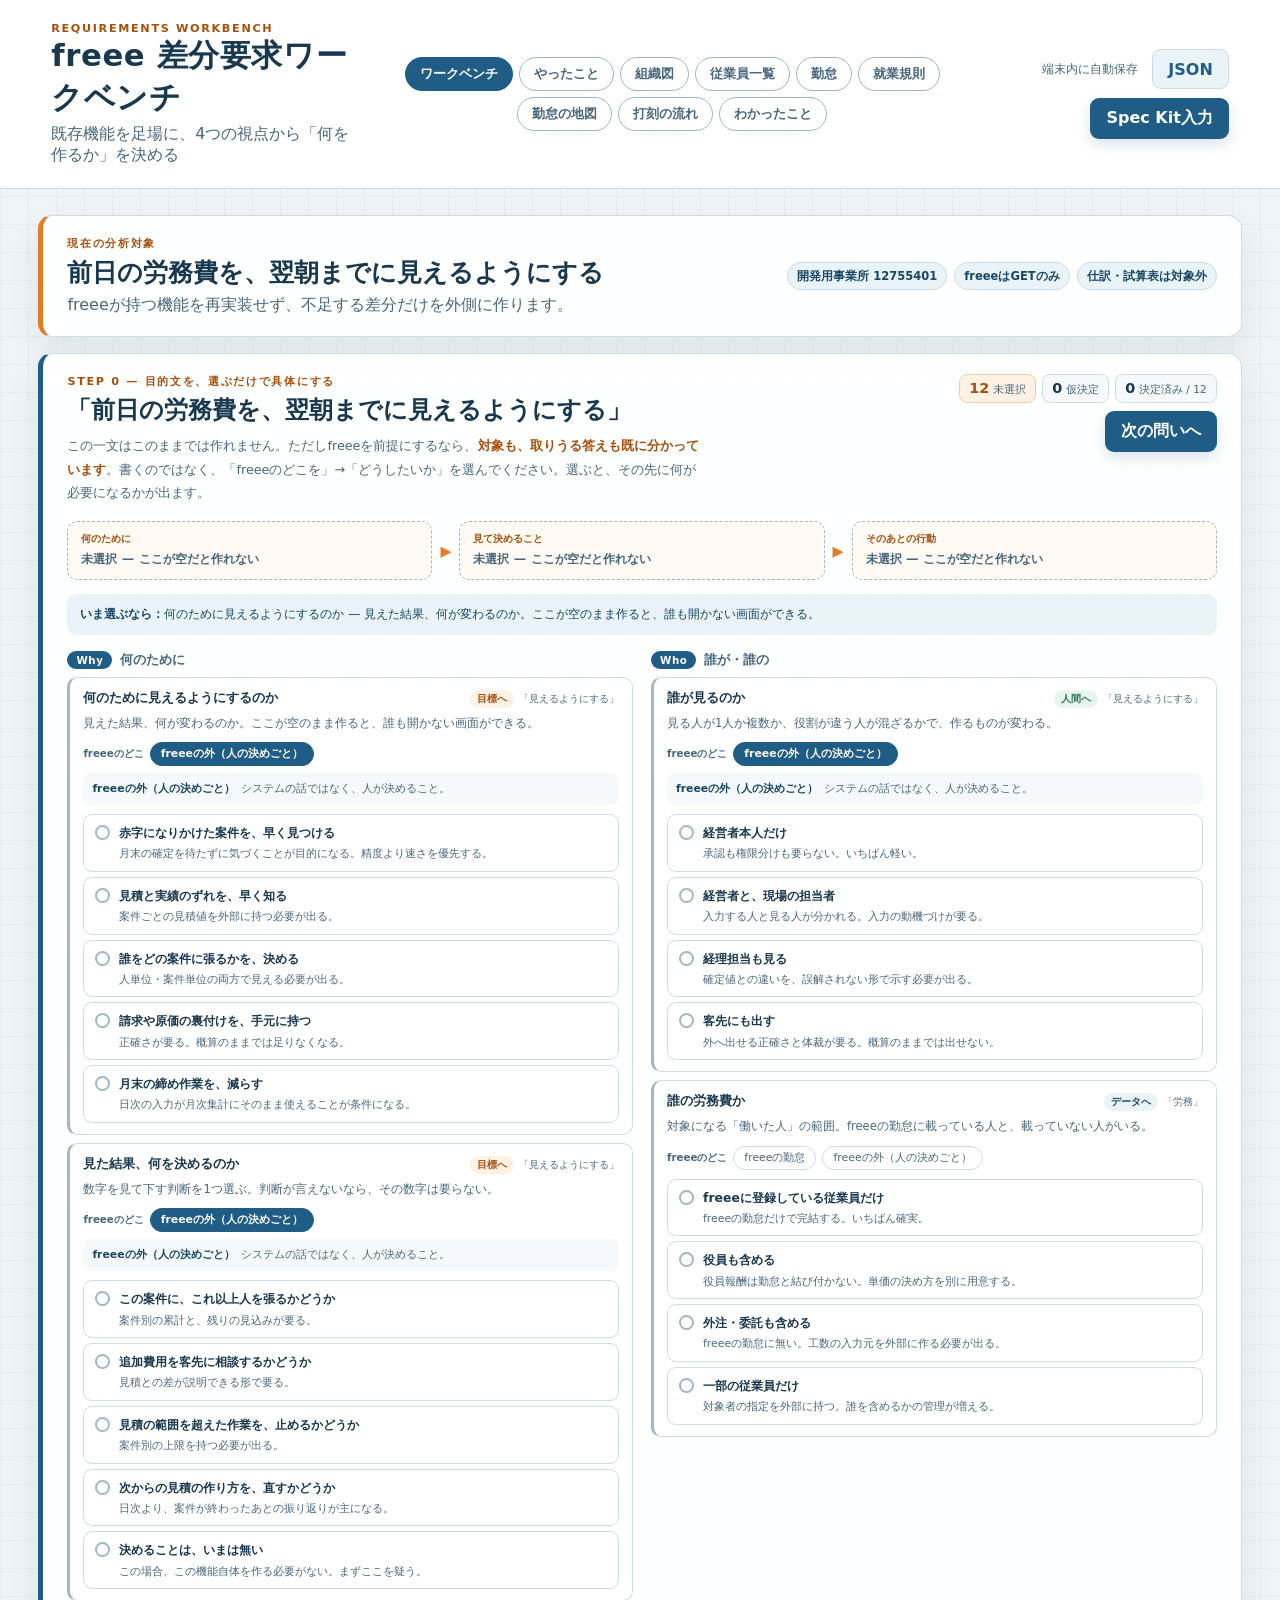
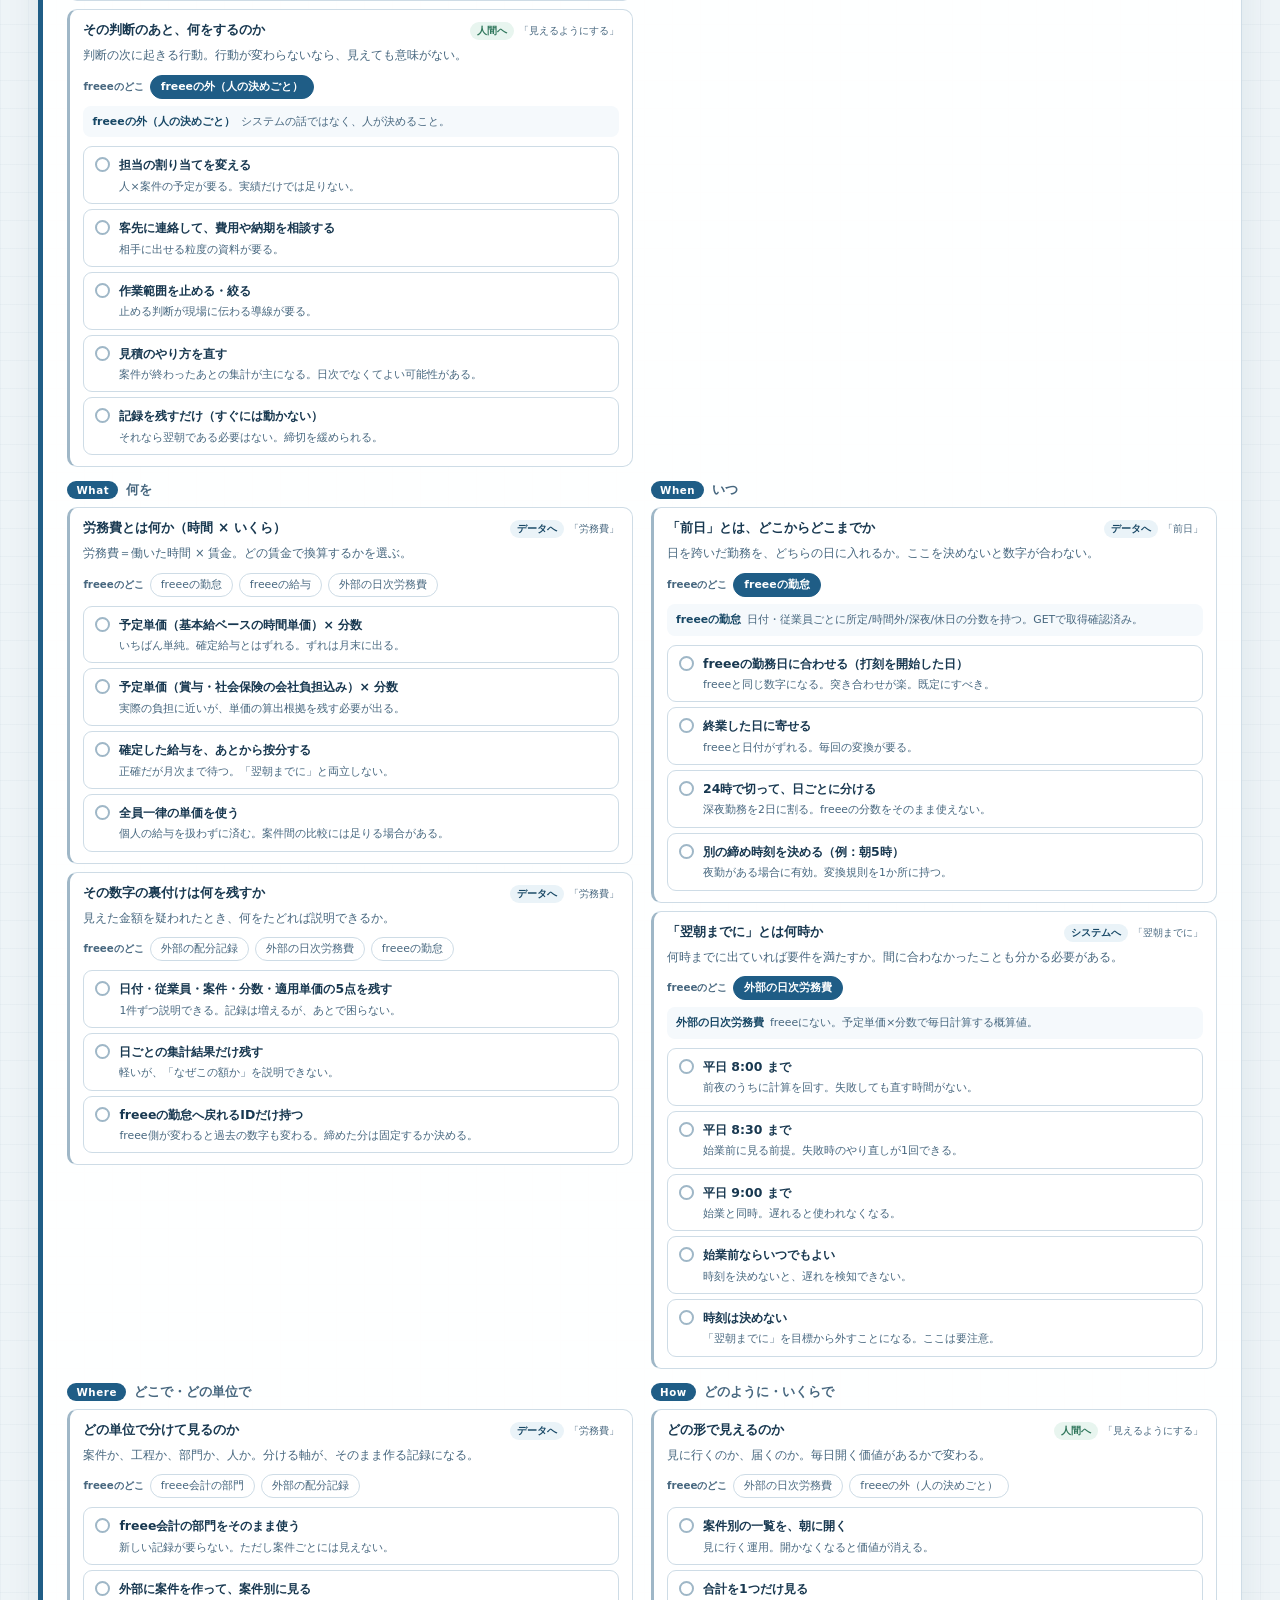
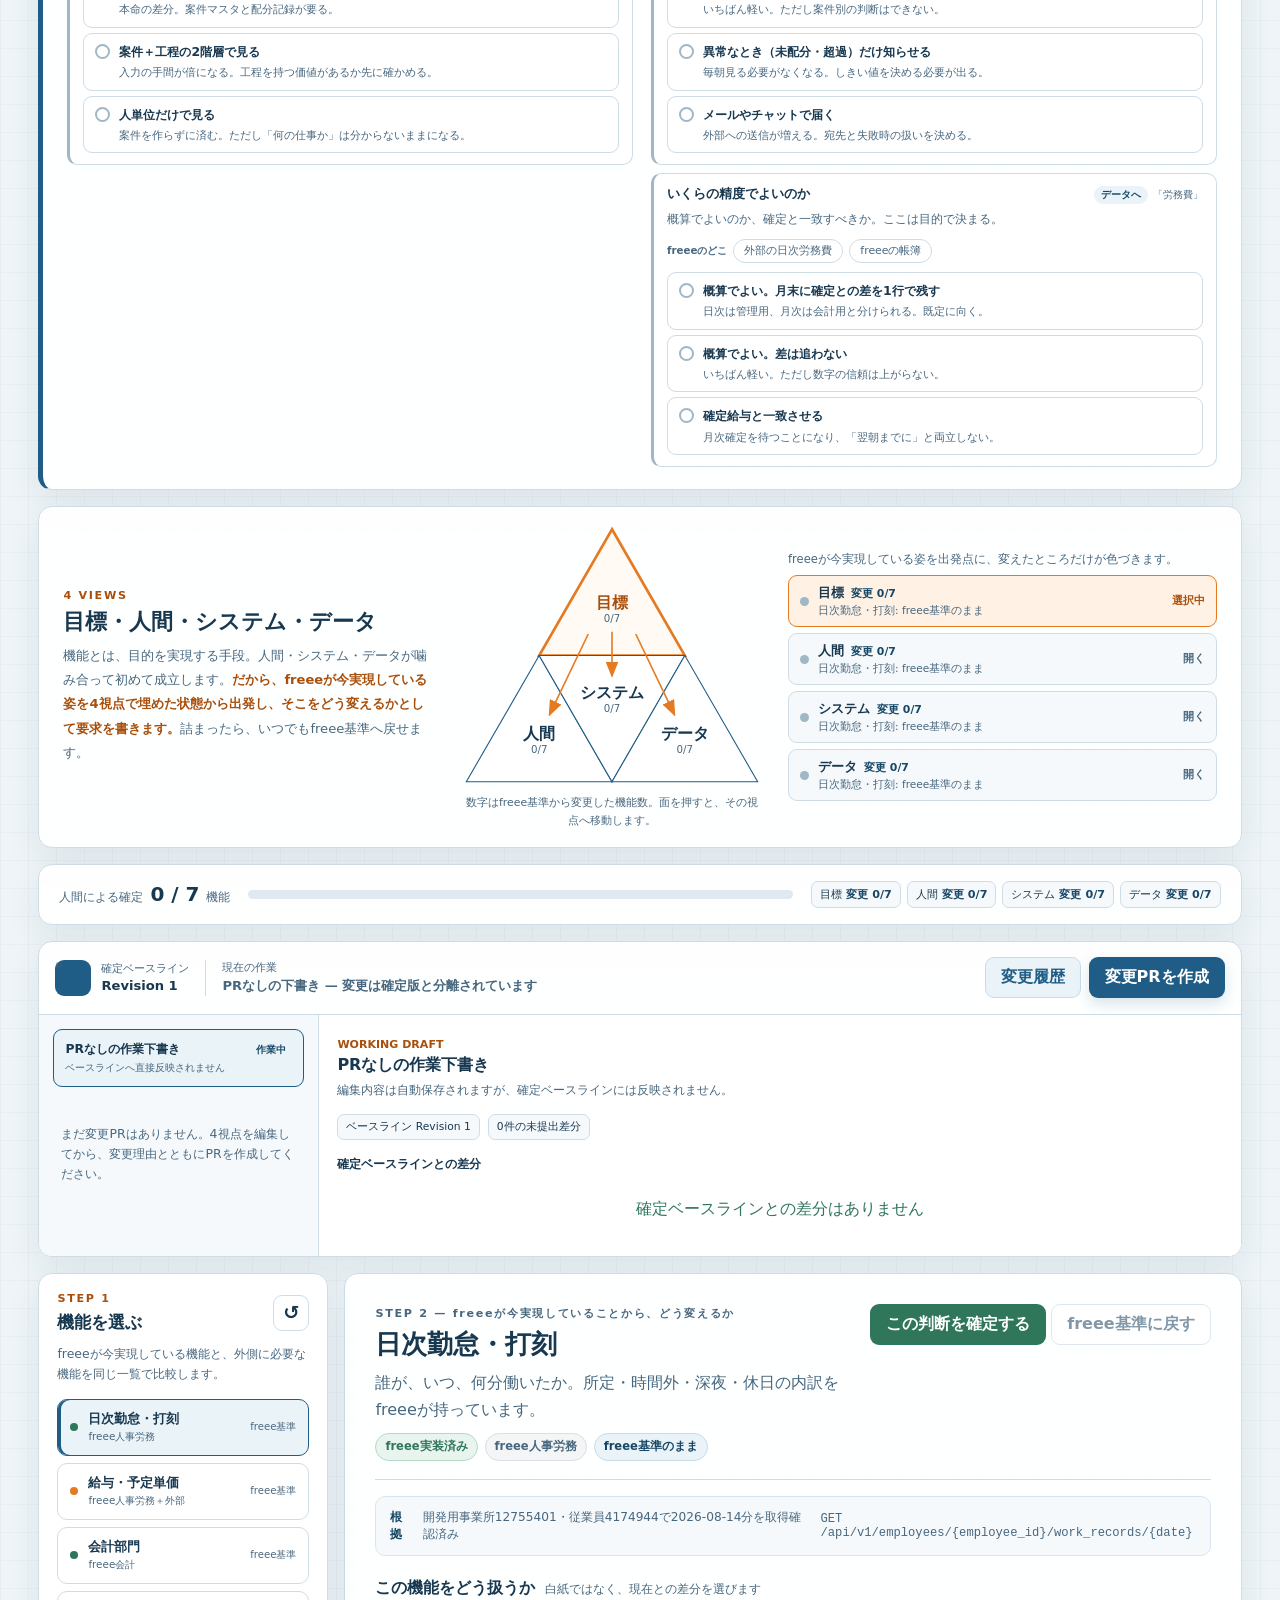
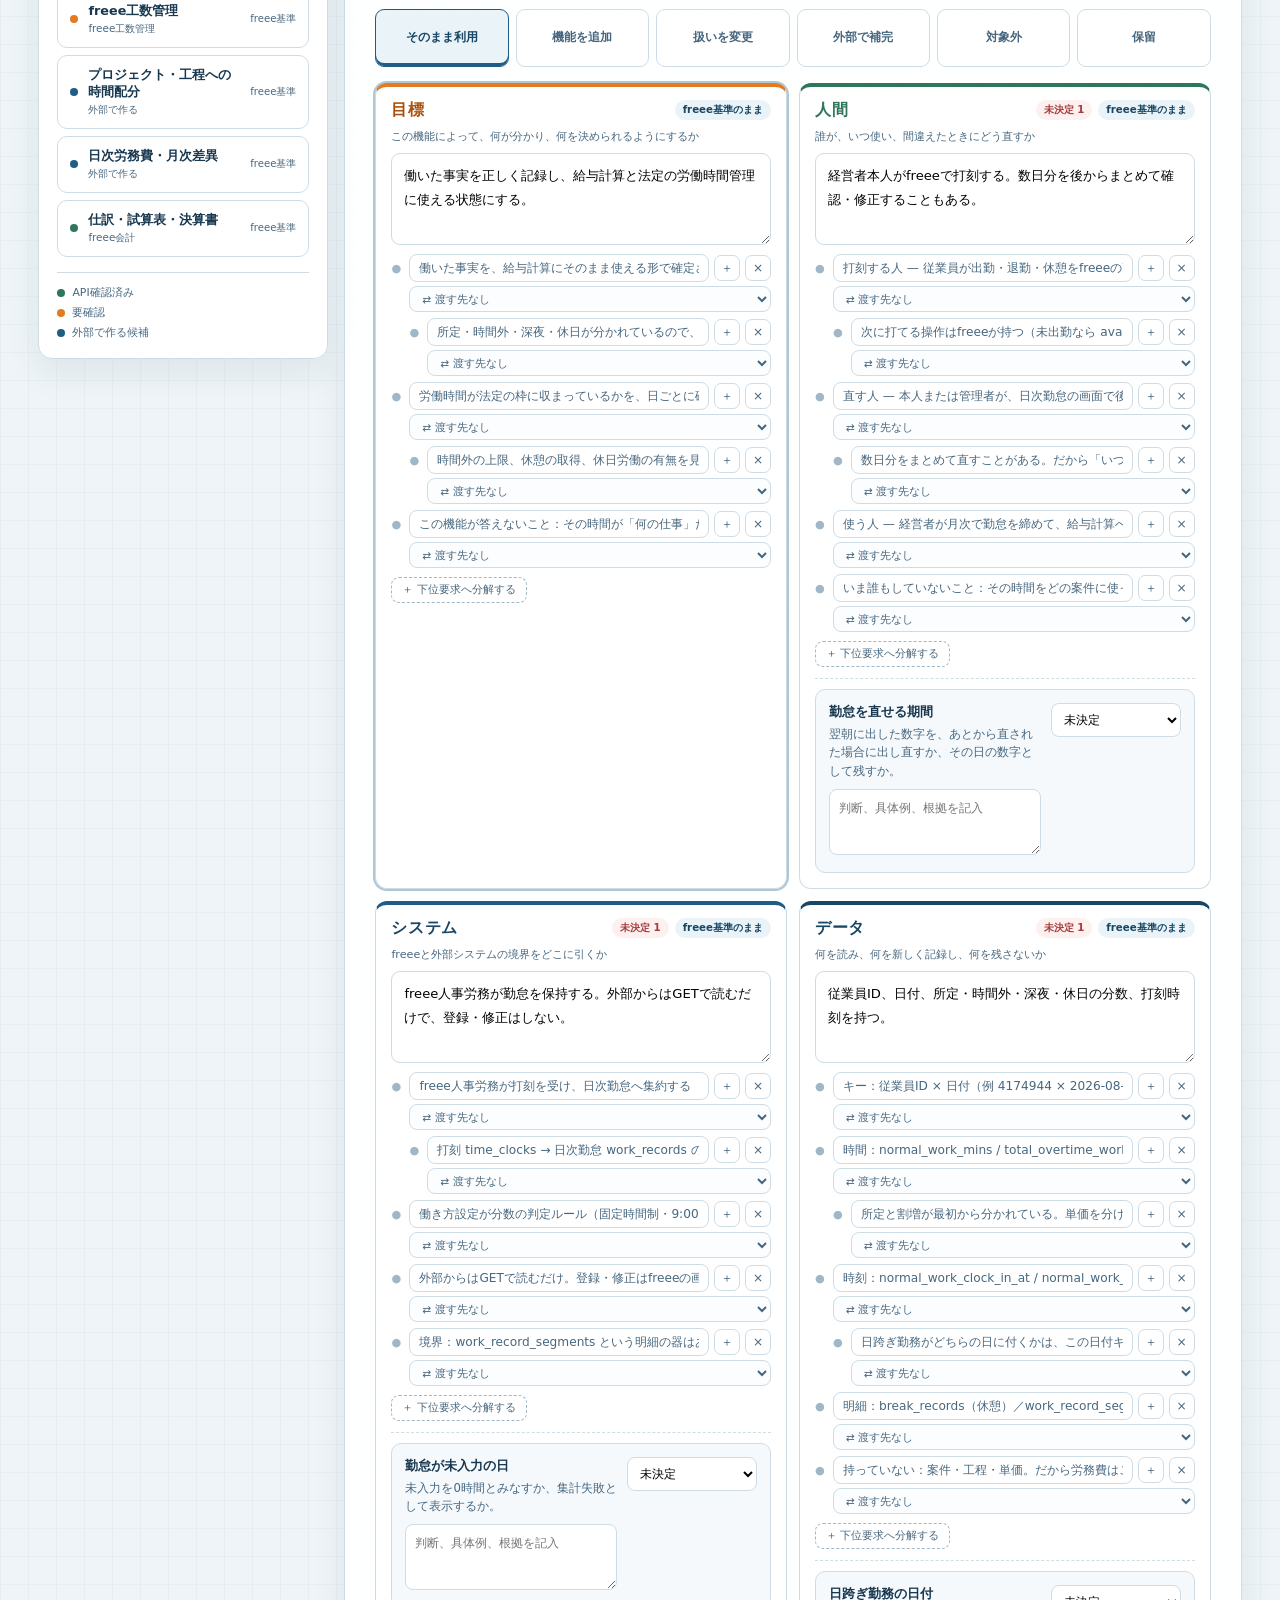
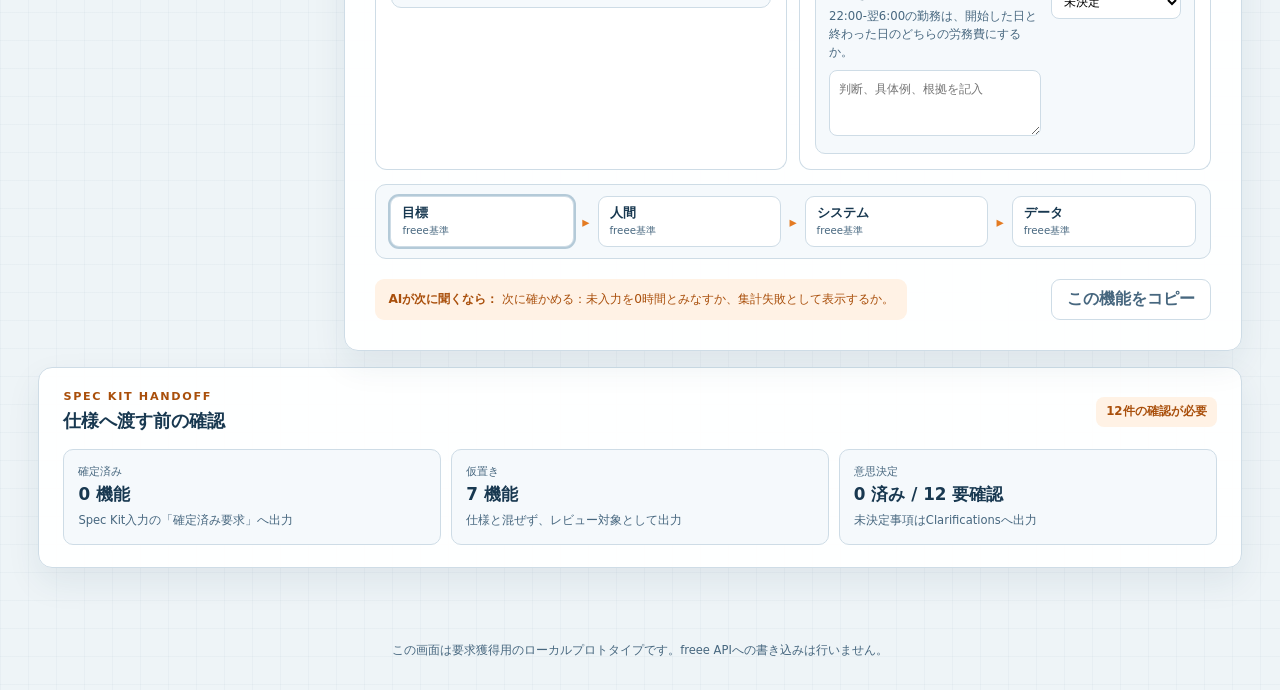
==== index.html @ 6058aebe "36協定アラートの実測と、所属長の残業時間管理（月間）の要求たたき台 - TESTDATA_LOG: 9月の日次勤怠2人分（岡田30:45／白石45:45）を投入し、勤怠モニター「10月」タブでアラー" ====
<!doctype html>
<html lang="ja">
<head>
  <meta charset="utf-8">
  <meta name="viewport" content="width=device-width, initial-scale=1">
  <meta name="description" content="freeeの既存機能を起点に、目標・人間・システム・データの4視点で差分要求を整理するローカルプロトタイプ">
  <title>freee 差分要求ワークベンチ</title>
  <link rel="stylesheet" href="./styles.css?v=5">
  <script src="./app.js?v=5" defer></script>
</head>
<body>
  <header class="topbar">
    <div class="brand-block">
      <p class="eyebrow">REQUIREMENTS WORKBENCH</p>
      <h1>freee 差分要求ワークベンチ</h1>
      <p>既存機能を足場に、4つの視点から「何を作るか」を決める</p>
    </div>
    <nav class="page-tabs" id="page-tabs" aria-label="画面の切り替え">
      <button type="button" class="page-tab" data-page="workbench" aria-selected="true">ワークベンチ</button>
      <button type="button" class="page-tab" data-page="done" aria-selected="false">やったこと</button>
      <button type="button" class="page-tab" data-page="org" aria-selected="false">組織図</button>
      <button type="button" class="page-tab" data-page="emp" aria-selected="false">従業員一覧</button>
      <button type="button" class="page-tab" data-page="pay" aria-selected="false">勤怠</button>
      <button type="button" class="page-tab" data-page="rule" aria-selected="false">就業規則</button>
      <button type="button" class="page-tab" data-page="map" aria-selected="false">勤怠の地図</button>
      <button type="button" class="page-tab" data-page="flow" aria-selected="false">打刻の流れ</button>
      <button type="button" class="page-tab" data-page="log" aria-selected="false">わかったこと</button>
    </nav>
    <div class="header-actions" aria-label="保存と出力">
      <span class="save-state" id="save-state" role="status">端末内に自動保存</span>
      <button class="button button-secondary" type="button" data-action="export-json">JSON</button>
      <button class="button button-primary" type="button" data-action="export-markdown">Spec Kit入力</button>
    </div>
  </header>

  <section class="review-frame" id="review-frame" hidden aria-label="振り返り">
    <iframe id="review-iframe" title="freee検証の現状" loading="lazy"></iframe>
  </section>

  <main id="workbench-main">
    <section class="orientation" aria-labelledby="orientation-title">
      <div>
        <p class="section-kicker">現在の分析対象</p>
        <h2 id="orientation-title">前日の労務費を、翌朝までに見えるようにする</h2>
        <p>freeeが持つ機能を再実装せず、不足する差分だけを外側に作ります。</p>
      </div>
      <div class="guardrails" aria-label="固定した境界">
        <span>開発用事業所 12755401</span>
        <span>freeeはGETのみ</span>
        <span>仕訳・試算表は対象外</span>
      </div>
    </section>

    <section class="purpose" id="purpose" aria-labelledby="purpose-title"></section>

    <section class="view-map" aria-labelledby="view-map-title">
      <div class="view-map-copy">
        <p class="section-kicker">4 VIEWS</p>
        <h2 id="view-map-title">目標・人間・システム・データ</h2>
        <p>機能とは、目的を実現する手段。人間・システム・データが噛み合って初めて成立します。<b>だから、freeeが今実現している姿を4視点で埋めた状態から出発し、そこをどう変えるかとして要求を書きます。</b>詰まったら、いつでもfreee基準へ戻せます。</p>
      </div>
      <figure class="view-map-figure" id="view-map-figure"></figure>
      <div class="view-map-legend" id="view-map-legend"></div>
    </section>

    <section class="overview" aria-label="要求の充足状況">
      <div class="overview-copy">
        <span class="progress-label">人間による確定</span>
        <strong id="progress-value">0 / 0</strong>
        <span>機能</span>
      </div>
      <div class="progress-track" aria-hidden="true"><span id="progress-bar"></span></div>
      <div class="view-health" id="view-health"></div>
    </section>

    <section class="pr-console" aria-labelledby="pr-console-title">
      <div class="pr-console-bar">
        <div class="baseline-mark">
          <span class="branch-icon" aria-hidden="true">⑂</span>
          <div>
            <span>確定ベースライン</span>
            <strong id="baseline-revision">Revision 1</strong>
          </div>
        </div>
        <div class="active-pr" id="active-pr-summary"></div>
        <div class="pr-actions">
          <button class="button button-secondary" type="button" data-action="toggle-pr-panel" aria-expanded="false">変更履歴</button>
          <button class="button button-primary" type="button" data-action="open-pr-dialog">変更PRを作成</button>
        </div>
      </div>
      <div class="pr-panel" id="pr-panel" hidden>
        <div id="pr-list" class="pr-list" aria-label="要求変更PRの一覧"></div>
        <div id="pr-detail" class="pr-detail"></div>
      </div>
    </section>

    <div class="workbench">
      <aside class="feature-panel" aria-labelledby="feature-list-title">
        <div class="panel-heading">
          <div>
            <p class="section-kicker">STEP 1</p>
            <h2 id="feature-list-title">機能を選ぶ</h2>
          </div>
          <button class="icon-button" type="button" data-action="reset" title="入力内容を初期状態に戻す" aria-label="入力内容を初期状態に戻す">↺</button>
        </div>
        <p class="panel-help">freeeが今実現している機能と、外側に必要な機能を同じ一覧で比較します。</p>
        <nav id="feature-list" class="feature-list" aria-label="分析対象の機能"></nav>
        <div class="legend">
          <span><i class="dot verified"></i>API確認済み</span>
          <span><i class="dot pending"></i>要確認</span>
          <span><i class="dot local"></i>外部で作る候補</span>
        </div>
      </aside>

      <section class="analysis-panel" aria-live="polite">
        <div id="feature-detail"></div>
      </section>
    </div>

    <section class="review-drawer" aria-labelledby="review-title">
      <div class="review-heading">
        <div>
          <p class="section-kicker">SPEC KIT HANDOFF</p>
          <h2 id="review-title">仕様へ渡す前の確認</h2>
        </div>
        <div class="review-count" id="open-issue-count"></div>
      </div>
      <div id="handoff-preview" class="handoff-preview"></div>
    </section>
  </main>

  <div class="toast" id="toast" role="status" aria-live="polite" hidden></div>

  <dialog class="pr-dialog" id="pr-dialog">
    <form id="pr-form">
      <p class="section-kicker">REQUIREMENT PULL REQUEST</p>
      <h2>変更PRを作成</h2>
      <p>現在の作業内容を、確定ベースラインとは別の変更案として保存します。</p>
      <label>
        PRタイトル
        <input id="pr-title" name="title" required maxlength="80" placeholder="例：工程を2階層で管理する">
      </label>
      <label>
        変更する理由
        <textarea id="pr-reason" name="reason" required maxlength="500" placeholder="なぜこの変更が必要か、何を確かめたいか"></textarea>
      </label>
      <div class="dialog-actions">
        <button class="button button-quiet" type="button" data-action="close-pr-dialog">キャンセル</button>
        <button class="button button-primary" type="submit">PRを作成</button>
      </div>
    </form>
  </dialog>

  <footer>
    <p>この画面は要求獲得用のローカルプロトタイプです。freee APIへの書き込みは行いません。</p>
  </footer>
  <script>
  /* ページ内タブ：ワークベンチと「振り返り」(fig_attendance_map.html) を切り替える。app.js には触らない */
  (() => {
    const tabs = document.querySelectorAll('.page-tab');
    const main = document.getElementById('workbench-main');
    const frame = document.getElementById('review-frame');
    const iframe = document.getElementById('review-iframe');
    const fitFrame = () => {
      if (frame.hidden) return;
      const top = frame.getBoundingClientRect().top + window.scrollY;
      iframe.style.height = Math.max(480, window.innerHeight - (frame.getBoundingClientRect().top) - 12) + 'px';
    };
    const show = (page, pushHash = true) => {
      tabs.forEach(t => t.setAttribute('aria-selected', String(t.dataset.page === page)));
      const review = page !== 'workbench';
      main.hidden = review;
      frame.hidden = !review;
      if (review) {
        const target = './fig_attendance_map.html?v=9#' + page + '&embed';
        if (!iframe.getAttribute('src')) iframe.setAttribute('src', target);
        else if (iframe.contentWindow) iframe.contentWindow.location.hash = page + '&embed';
        fitFrame();
      }
      if (pushHash) history.replaceState(null, '', review ? '#' + page : location.pathname);
    };
    tabs.forEach(t => t.addEventListener('click', () => show(t.dataset.page)));
    window.addEventListener('resize', fitFrame);
    const pages = new Set([...tabs].map(t => t.dataset.page));
    const h = location.hash.slice(1);
    if (pages.has(h) && h !== 'workbench') show(h, false);
  })();
  </script>
</body>
</html>
---- styles.css ----
:root {
  color-scheme: light;
  --ink: #183850;
  --ink-soft: #47677f;
  --blue: #1f5d86;
  --blue-dark: #174765;
  --blue-pale: #eaf3f8;
  --blue-wash: #f5f9fc;
  --orange: #e47b22;
  --orange-dark: #a94f0b;
  --orange-pale: #fff2e5;
  --green: #2f765b;
  --green-pale: #e8f5ef;
  --red: #a33d3d;
  --red-pale: #fff0f0;
  --line: #cedce6;
  --line-strong: #9fb7c7;
  --surface: #ffffff;
  --canvas: #eef4f7;
  --shadow: 0 14px 34px rgba(23, 61, 88, 0.08);
  --radius: 14px;
  font-family: "Yu Gothic UI", "Yu Gothic", Meiryo, system-ui, sans-serif;
}

* { box-sizing: border-box; }

body {
  margin: 0;
  min-width: 320px;
  color: var(--ink);
  background:
    linear-gradient(rgba(31, 93, 134, 0.035) 1px, transparent 1px),
    linear-gradient(90deg, rgba(31, 93, 134, 0.035) 1px, transparent 1px),
    var(--canvas);
  background-size: 28px 28px;
}

button, textarea, select, input { font: inherit; }
button { color: inherit; }
button:disabled, input:disabled, textarea:disabled, select:disabled { cursor: not-allowed; opacity: .68; }

.topbar {
  min-height: 112px;
  padding: 22px clamp(20px, 4vw, 58px);
  display: flex;
  align-items: center;
  justify-content: space-between;
  gap: 24px;
  background: var(--surface);
  border-bottom: 1px solid var(--line);
}

.brand-block h1,
.brand-block p { margin: 0; }
.brand-block h1 { font-size: clamp(1.35rem, 2.4vw, 2rem); letter-spacing: .02em; }
.brand-block > p:last-child { margin-top: 5px; color: var(--ink-soft); }

.eyebrow,
.section-kicker {
  margin: 0 0 5px;
  color: var(--orange-dark);
  font-size: .7rem;
  font-weight: 800;
  letter-spacing: .15em;
}

.header-actions { display: flex; align-items: center; gap: 9px; flex-wrap: wrap; justify-content: flex-end; }
.save-state { margin-right: 5px; color: var(--ink-soft); font-size: .78rem; }

/* ページ内タブ（ワークベンチ ⇄ 振り返り） */
.page-tabs { display: flex; flex-wrap: wrap; gap: 6px; justify-content: center; flex: 1 1 auto; }
.page-tab { min-height: 34px; padding: 5px 14px; border: 1px solid var(--line-strong); border-radius: 999px; background: var(--surface); color: var(--ink-soft); font-size: .82rem; font-weight: 700; cursor: pointer; }
.page-tab:hover { border-color: var(--blue); color: var(--blue); }
.page-tab[aria-selected="true"] { background: var(--blue); border-color: var(--blue); color: #fff; }
.page-tab:focus-visible { outline: 2px solid var(--orange); outline-offset: 2px; }
.review-frame { width: 100%; padding: 8px clamp(8px, 1.5vw, 20px) 0; }
.review-frame iframe { display: block; width: 100%; min-height: 480px; border: 1px solid var(--line); border-radius: var(--radius); background: #fff; }

.button,
.icon-button {
  border: 1px solid transparent;
  border-radius: 9px;
  cursor: pointer;
  font-weight: 700;
  transition: transform .15s ease, box-shadow .15s ease, background .15s ease;
}
.button { min-height: 40px; padding: 9px 15px; }
.button:hover, .icon-button:hover { transform: translateY(-1px); }
.button:focus-visible, .icon-button:focus-visible, .feature-button:focus-visible,
.delta-option:focus-within, textarea:focus, select:focus, input:focus {
  outline: 3px solid rgba(228, 123, 34, .26);
  outline-offset: 2px;
}
.button-primary { color: #fff; background: var(--blue); box-shadow: 0 6px 14px rgba(31, 93, 134, .17); }
.button-primary:hover { background: var(--blue-dark); }
.button-secondary { color: var(--blue); background: var(--blue-pale); border-color: #c8dce8; }
.button-confirm { color: #fff; background: var(--green); }
.button-confirm.is-confirmed { color: var(--green); background: var(--green-pale); border-color: #a6cebc; }
.button-quiet { background: #fff; border-color: var(--line); color: var(--ink-soft); }
.icon-button { width: 36px; height: 36px; background: transparent; border-color: var(--line); font-size: 1.2rem; }

main { width: min(1500px, 100%); margin: 0 auto; padding: 26px clamp(16px, 3vw, 42px) 44px; }

.orientation,
.overview,
.pr-console,
.review-drawer {
  background: rgba(255, 255, 255, .96);
  border: 1px solid var(--line);
  border-radius: var(--radius);
  box-shadow: var(--shadow);
}

.orientation {
  display: flex;
  justify-content: space-between;
  gap: 24px;
  align-items: center;
  padding: 20px 24px;
  border-left: 5px solid var(--orange);
}
.orientation h2 { margin: 0; font-size: clamp(1.15rem, 2vw, 1.55rem); }
.orientation p:not(.section-kicker) { margin: 6px 0 0; color: var(--ink-soft); }
.guardrails { display: flex; gap: 7px; flex-wrap: wrap; justify-content: flex-end; }
.guardrails span, .tag {
  display: inline-flex;
  align-items: center;
  min-height: 28px;
  padding: 5px 9px;
  border-radius: 99px;
  background: var(--blue-pale);
  border: 1px solid #c7dce8;
  color: var(--blue-dark);
  font-size: .72rem;
  font-weight: 700;
}

.overview { margin-top: 16px; padding: 16px 20px; display: grid; grid-template-columns: auto minmax(160px, 1fr) auto; gap: 18px; align-items: center; }
.overview-copy { display: flex; align-items: baseline; gap: 7px; white-space: nowrap; }
.overview-copy strong { font-size: 1.25rem; }
.overview-copy > span:last-child, .progress-label { color: var(--ink-soft); font-size: .76rem; }
.progress-track { height: 9px; overflow: hidden; border-radius: 99px; background: #dfe9ef; }
.progress-track span { display: block; width: 0; height: 100%; border-radius: inherit; background: linear-gradient(90deg, var(--orange), #f3aa4a); transition: width .3s ease; }
.view-health { display: flex; gap: 6px; flex-wrap: wrap; justify-content: flex-end; }
.health-chip { padding: 5px 8px; border: 1px solid var(--line); border-radius: 7px; background: var(--blue-wash); font-size: .7rem; }
.health-chip strong { margin-left: 4px; color: var(--blue-dark); }

.pr-console { margin-top: 16px; overflow: hidden; }
.pr-console-bar { min-height: 72px; padding: 13px 16px; display: grid; grid-template-columns: auto minmax(220px, 1fr) auto; gap: 16px; align-items: center; }
.baseline-mark, .active-pr { display: flex; align-items: center; gap: 10px; }
.baseline-mark { padding-right: 16px; border-right: 1px solid var(--line); }
.branch-icon { width: 36px; height: 36px; display: grid; place-items: center; border-radius: 9px; color: #fff; background: var(--blue); font-size: 1.3rem; }
.baseline-mark span, .active-pr span { display: block; color: var(--ink-soft); font-size: .68rem; }
.baseline-mark strong, .active-pr strong { display: block; margin-top: 2px; font-size: .82rem; }
.active-pr.empty strong { color: var(--ink-soft); font-weight: 600; }
.pr-actions { display: flex; justify-content: flex-end; gap: 8px; }
.pr-panel { display: grid; grid-template-columns: 280px minmax(0, 1fr); border-top: 1px solid var(--line); background: var(--blue-wash); }
.pr-list { padding: 14px; display: grid; align-content: start; gap: 7px; border-right: 1px solid var(--line); }
.pr-list-empty { padding: 18px 8px; color: var(--ink-soft); font-size: .78rem; line-height: 1.6; }
.pr-list-button { width: 100%; padding: 11px; display: grid; grid-template-columns: minmax(0, 1fr) auto; gap: 8px; text-align: left; cursor: pointer; border: 1px solid var(--line); border-radius: 9px; background: #fff; }
.pr-list-button[aria-current="true"] { border-color: var(--blue); background: var(--blue-pale); }
.pr-list-button strong { display: block; overflow: hidden; text-overflow: ellipsis; white-space: nowrap; font-size: .77rem; }
.pr-list-button small { display: block; margin-top: 3px; color: var(--ink-soft); font-size: .64rem; }
.pr-status { align-self: start; padding: 3px 6px; border-radius: 99px; color: var(--blue-dark); background: var(--blue-pale); font-size: .6rem; font-weight: 800; }
.pr-status.merged { color: #66459b; background: #f0eafa; }
.pr-status.closed { color: var(--ink-soft); background: #edf0f2; }
.pr-detail { min-height: 220px; padding: 18px; background: #fff; }
.pr-detail-empty { display: grid; place-items: center; min-height: 180px; color: var(--ink-soft); font-size: .8rem; }
.pr-detail-header { display: flex; justify-content: space-between; gap: 16px; align-items: start; }
.pr-detail-header h3 { margin: 3px 0 5px; font-size: 1rem; }
.pr-detail-header p { margin: 0; color: var(--ink-soft); font-size: .75rem; line-height: 1.55; }
.pr-number { color: var(--orange-dark); font-size: .69rem; font-weight: 800; }
.pr-toolbar { display: flex; gap: 7px; flex-wrap: wrap; justify-content: flex-end; }
.button-small { min-height: 34px; padding: 7px 10px; font-size: .7rem; }
.button-danger { color: var(--red); background: var(--red-pale); border-color: #e4bcbc; }
.button-merge { color: #fff; background: #66459b; }
.pr-metrics { margin-top: 14px; display: flex; gap: 8px; flex-wrap: wrap; }
.pr-metrics span { padding: 5px 8px; border-radius: 7px; background: var(--blue-wash); border: 1px solid var(--line); font-size: .67rem; }
.version-controls { margin-top: 14px; padding: 10px; display: flex; align-items: center; gap: 8px; border-radius: 9px; background: var(--blue-wash); }
.version-controls label { color: var(--ink-soft); font-size: .69rem; font-weight: 700; }
.version-controls select { min-width: 180px; padding: 7px; border: 1px solid var(--line); border-radius: 7px; background: #fff; font-size: .7rem; }
.version-controls input { min-width: 220px; flex: 1; padding: 7px 9px; border: 1px solid var(--line); border-radius: 7px; background: #fff; font-size: .7rem; }
.snapshot-controls { border-left: 3px solid var(--orange); }
.diff-heading { margin: 16px 0 8px; font-size: .78rem; }
.diff-table-wrap { overflow-x: auto; border: 1px solid var(--line); border-radius: 9px; }
.diff-table { width: 100%; border-collapse: collapse; font-size: .68rem; }
.diff-table th, .diff-table td { padding: 8px 9px; text-align: left; vertical-align: top; border-bottom: 1px solid var(--line); }
.diff-table th { color: var(--ink-soft); background: var(--blue-wash); }
.diff-table tr:last-child td { border-bottom: 0; }
.diff-value { max-width: 310px; white-space: pre-wrap; overflow-wrap: anywhere; }
.diff-empty { padding: 18px; color: var(--green); text-align: center; }
.readonly-notice { margin: 0 0 16px; padding: 10px 12px; border-radius: 8px; color: #66459b; background: #f0eafa; font-size: .75rem; }

.pr-dialog { width: min(560px, calc(100% - 28px)); padding: 0; border: 0; border-radius: 14px; color: var(--ink); box-shadow: 0 24px 80px rgba(17, 45, 66, .28); }
.pr-dialog::backdrop { background: rgba(16, 39, 56, .52); }
.pr-dialog form { padding: 24px; }
.pr-dialog h2 { margin: 0; }
.pr-dialog form > p:not(.section-kicker) { margin: 7px 0 18px; color: var(--ink-soft); font-size: .78rem; line-height: 1.6; }
.pr-dialog label { display: grid; gap: 6px; margin-top: 13px; font-size: .75rem; font-weight: 700; }
.pr-dialog input, .pr-dialog textarea { width: 100%; padding: 10px 11px; border: 1px solid var(--line); border-radius: 8px; color: var(--ink); background: var(--blue-wash); }
.pr-dialog textarea { min-height: 100px; resize: vertical; }
.dialog-actions { margin-top: 20px; display: flex; justify-content: flex-end; gap: 8px; }

.workbench { margin-top: 16px; display: grid; grid-template-columns: 290px minmax(0, 1fr); gap: 16px; align-items: start; }
.feature-panel, .analysis-panel { background: rgba(255, 255, 255, .97); border: 1px solid var(--line); border-radius: var(--radius); box-shadow: var(--shadow); }
.feature-panel { position: sticky; top: 14px; padding: 18px; }
.panel-heading { display: flex; justify-content: space-between; align-items: center; gap: 12px; }
.panel-heading h2 { margin: 0; font-size: 1.08rem; }
.panel-help { margin: 10px 0 14px; color: var(--ink-soft); font-size: .78rem; line-height: 1.65; }

.feature-list { display: grid; gap: 7px; }
.feature-button {
  width: 100%; padding: 11px 12px; display: grid; grid-template-columns: 9px minmax(0, 1fr) auto; gap: 9px;
  align-items: center; text-align: left; cursor: pointer; background: #fff; border: 1px solid var(--line); border-radius: 10px;
}
.feature-button:hover { border-color: var(--line-strong); background: var(--blue-wash); }
.feature-button[aria-current="true"] { border-color: var(--blue); background: var(--blue-pale); box-shadow: inset 3px 0 var(--blue); }
.feature-name { min-width: 0; font-size: .8rem; font-weight: 750; }
.feature-product { display: block; margin-top: 2px; color: var(--ink-soft); font-size: .65rem; font-weight: 500; }
.feature-status { font-size: .63rem; color: var(--ink-soft); }
.dot { width: 8px; height: 8px; display: inline-block; flex: 0 0 auto; border-radius: 50%; background: var(--line-strong); }
.dot.verified { background: var(--green); }
.dot.pending { background: var(--orange); }
.dot.local { background: var(--blue); }
.legend { margin-top: 15px; padding-top: 13px; display: grid; gap: 6px; border-top: 1px solid var(--line); color: var(--ink-soft); font-size: .68rem; }
.legend span { display: flex; align-items: center; gap: 7px; }

.analysis-panel { min-height: 700px; padding: clamp(18px, 2.5vw, 30px); }
.feature-header { display: flex; align-items: start; justify-content: space-between; gap: 18px; padding-bottom: 18px; border-bottom: 1px solid var(--line); }
.feature-header h2 { margin: 4px 0 7px; font-size: clamp(1.25rem, 2vw, 1.65rem); }
.feature-header p { margin: 0; max-width: 760px; color: var(--ink-soft); line-height: 1.7; }
.feature-meta { display: flex; align-items: center; gap: 7px; flex-wrap: wrap; margin-top: 10px; }
.tag.orange { color: var(--orange-dark); background: var(--orange-pale); border-color: #efc49d; }
.tag.green { color: var(--green); background: var(--green-pale); border-color: #b7d8c9; }
.tag.gray { color: var(--ink-soft); background: #f3f5f6; border-color: #d8e0e5; }
.confirmation { text-align: right; flex: 0 0 auto; }
.confirmation p { margin: 7px 0 0; font-size: .66rem; }

.evidence-strip { margin-top: 16px; padding: 12px 14px; display: flex; align-items: center; gap: 10px; border-radius: 10px; background: var(--blue-wash); border: 1px solid #d8e7ef; font-size: .76rem; color: var(--ink-soft); }
.evidence-strip strong { color: var(--blue-dark); }
.evidence-strip code { overflow-wrap: anywhere; }

.delta-section { margin-top: 22px; }
.subheading { display: flex; align-items: baseline; gap: 10px; margin-bottom: 10px; }
.subheading h3 { margin: 0; font-size: 1rem; }
.subheading p { margin: 0; color: var(--ink-soft); font-size: .74rem; }
.delta-options { display: grid; grid-template-columns: repeat(6, minmax(0, 1fr)); gap: 7px; }
.delta-option { position: relative; min-height: 58px; display: flex; align-items: center; justify-content: center; padding: 8px; text-align: center; border: 1px solid var(--line); border-radius: 9px; cursor: pointer; background: #fff; color: var(--ink-soft); font-size: .75rem; font-weight: 700; }
.delta-option input { position: absolute; opacity: 0; pointer-events: none; }
.delta-option:has(input:checked) { color: var(--blue-dark); border-color: var(--blue); background: var(--blue-pale); box-shadow: inset 0 -3px var(--blue); }

.four-views { margin-top: 24px; display: grid; grid-template-columns: 1fr 1fr; gap: 12px; }
.view-card { position: relative; padding: 18px; border: 1px solid var(--line); border-radius: 12px; background: #fff; overflow: hidden; }
.view-card::before { content: ""; position: absolute; inset: 0 auto 0 0; width: 4px; background: var(--blue); }
.view-card.goal::before { background: var(--orange); }
.view-card h3 { margin: 0; display: flex; align-items: center; gap: 9px; font-size: 1rem; }
.view-number { width: 25px; height: 25px; display: inline-grid; place-items: center; border-radius: 7px; color: #fff; background: var(--blue); font-size: .72rem; }
.view-card.goal .view-number { background: var(--orange); }
.view-question { margin: 7px 0 11px; color: var(--ink-soft); font-size: .76rem; }
.view-card textarea, .issue-row textarea {
  width: 100%; resize: vertical; border: 1px solid var(--line); border-radius: 8px; background: var(--blue-wash); color: var(--ink); line-height: 1.65;
}
.view-card textarea { min-height: 108px; padding: 10px 11px; font-size: .82rem; }
.view-card textarea[aria-invalid="true"] { border-color: var(--red); background: var(--red-pale); }

.issues-section { margin-top: 22px; padding-top: 20px; border-top: 1px solid var(--line); }
.issue-list { display: grid; gap: 9px; }
.issue-row { padding: 13px; display: grid; grid-template-columns: minmax(0, 1fr) 130px; gap: 10px; align-items: start; border: 1px solid var(--line); border-radius: 10px; background: var(--blue-wash); }
.issue-copy strong { display: block; font-size: .82rem; }
.issue-copy p { margin: 4px 0 9px; color: var(--ink-soft); font-size: .73rem; line-height: 1.55; }
.issue-row textarea { min-height: 66px; padding: 8px 9px; font-size: .76rem; background: #fff; }
.issue-state { width: 100%; padding: 8px; border: 1px solid var(--line); border-radius: 8px; background: #fff; font-size: .74rem; }

.analysis-footer { margin-top: 20px; display: flex; justify-content: space-between; align-items: center; gap: 12px; }
.next-question { padding: 11px 13px; border-radius: 9px; background: var(--orange-pale); color: var(--orange-dark); font-size: .76rem; line-height: 1.55; }

.review-drawer { margin-top: 16px; padding: 22px 24px; }
.review-heading { display: flex; justify-content: space-between; align-items: center; gap: 14px; }
.review-heading h2 { margin: 0; font-size: 1.15rem; }
.review-count { padding: 7px 10px; border-radius: 8px; background: var(--orange-pale); color: var(--orange-dark); font-size: .74rem; font-weight: 700; }
.handoff-preview { margin-top: 16px; display: grid; grid-template-columns: repeat(3, 1fr); gap: 10px; }
.handoff-card { padding: 14px; border: 1px solid var(--line); border-radius: 10px; background: var(--blue-wash); }
.handoff-card span { display: block; color: var(--ink-soft); font-size: .7rem; }
.handoff-card strong { display: block; margin-top: 4px; font-size: 1.05rem; }
.handoff-card p { margin: 6px 0 0; color: var(--ink-soft); font-size: .72rem; line-height: 1.5; }

.toast { position: fixed; right: 22px; bottom: 22px; z-index: 20; max-width: 360px; padding: 12px 16px; border-radius: 9px; color: #fff; background: var(--blue-dark); box-shadow: 0 14px 30px rgba(0,0,0,.2); font-size: .8rem; }
footer { padding: 20px; text-align: center; color: var(--ink-soft); font-size: .72rem; }

@media (max-width: 1050px) {
  .overview { grid-template-columns: auto 1fr; }
  .view-health { grid-column: 1 / -1; justify-content: flex-start; }
  .delta-options { grid-template-columns: repeat(3, 1fr); }
  .pr-console-bar { grid-template-columns: auto 1fr; }
  .pr-actions { grid-column: 1 / -1; justify-content: flex-start; }
}

@media (max-width: 760px) {
  .topbar, .orientation { align-items: flex-start; flex-direction: column; }
  .page-tabs { justify-content: flex-start; }
  .header-actions, .guardrails { justify-content: flex-start; }
  .overview { grid-template-columns: 1fr; }
  .view-health { grid-column: auto; }
  .workbench { grid-template-columns: 1fr; }
  .pr-panel { grid-template-columns: 1fr; }
  .pr-list { border-right: 0; border-bottom: 1px solid var(--line); }
  .feature-panel { position: static; }
  .feature-list { grid-template-columns: 1fr 1fr; }
  .four-views, .handoff-preview { grid-template-columns: 1fr; }
  .feature-header { flex-direction: column; }
  .confirmation { text-align: left; }
  .issue-row { grid-template-columns: 1fr; }
  .pr-detail-header { flex-direction: column; }
  .pr-toolbar { justify-content: flex-start; }
}

@media (max-width: 480px) {
  .feature-list, .delta-options { grid-template-columns: 1fr; }
  .header-actions .save-state { width: 100%; }
  .analysis-footer { align-items: stretch; flex-direction: column; }
}

@media (prefers-reduced-motion: reduce) {
  *, *::before, *::after { scroll-behavior: auto !important; transition: none !important; }
}

/* 4視点マップ — 目標を頂点に、システム・人間・データを配置する */
.view-map {
  margin-top: 16px;
  padding: 18px 24px;
  display: grid;
  grid-template-columns: minmax(200px, 1fr) auto minmax(280px, 1.15fr);
  gap: 26px;
  align-items: center;
  background: rgba(255, 255, 255, .96);
  border: 1px solid var(--line);
  border-radius: var(--radius);
  box-shadow: var(--shadow);
}
.view-map-copy h2 { margin: 0; font-size: clamp(1.05rem, 1.8vw, 1.35rem); }
.view-map-copy p:not(.section-kicker) { margin: 8px 0 0; color: var(--ink-soft); font-size: .82rem; line-height: 1.85; }
.view-map-copy b { color: var(--orange-dark); }

.view-map-figure { margin: 0; width: min(300px, 46vw); }
.view-map-figure svg { display: block; width: 100%; height: auto; }
.view-map-figure figcaption { margin-top: 8px; color: var(--ink-soft); font-size: .68rem; line-height: 1.6; text-align: center; }
.view-cell { fill: var(--blue-wash); stroke: var(--blue); stroke-width: 2; transition: fill .25s ease; }
.view-cell.is-written { fill: #d9e9f4; }
.view-cell-goal { fill: var(--orange-pale); stroke: var(--orange); stroke-width: 3; }
.view-cell-goal.is-written { fill: #ffdfbe; }
.view-label { font-size: 30px; font-weight: 700; fill: var(--ink); text-anchor: middle; }
.view-label-goal { fill: var(--orange-dark); }
.view-count { font-size: 19px; fill: var(--ink-soft); text-anchor: middle; }
.view-arrow { stroke: var(--orange); stroke-width: 3; marker-end: url(#view-arrowhead); }
#view-arrowhead path { fill: var(--orange); }

.view-map-legend { display: grid; align-content: center; gap: 6px; }
.view-map-selected { margin: 0 0 2px; color: var(--ink-soft); font-size: .72rem; }
.view-map-row {
  display: grid;
  grid-template-columns: auto minmax(0, 1fr) auto;
  gap: 9px;
  align-items: start;
  padding: 8px 11px;
  border: 1px solid var(--line);
  border-radius: 9px;
  background: var(--blue-wash);
}
.view-map-row.is-written { border-color: #bcd6e6; background: var(--surface); }
.view-map-dot { width: 9px; height: 9px; margin-top: 6px; border-radius: 50%; background: var(--line-strong); }
.view-map-row.is-written .view-map-dot { background: var(--green); }
.view-map-row strong { display: flex; align-items: baseline; gap: 7px; font-size: .82rem; }
.view-map-row strong em { font-style: normal; font-weight: 600; font-size: .68rem; color: var(--blue-dark); }
.view-map-row p { margin: 3px 0 0; color: var(--ink-soft); font-size: .72rem; line-height: 1.65; }
.view-map-state { font-size: .68rem; font-weight: 700; color: var(--ink-soft); white-space: nowrap; }
.view-map-row.is-written .view-map-state { color: var(--green); }

@media (max-width: 1050px) {
  .view-map { grid-template-columns: auto minmax(240px, 1fr); }
  .view-map-copy { grid-column: 1 / -1; }
}

@media (max-width: 760px) {
  .view-map { grid-template-columns: 1fr; justify-items: center; }
  .view-map-copy, .view-map-legend { width: 100%; }
}

/* ============ 4視点タブ ============ */
.view-workbench {
  margin-top: 16px;
  background: rgba(255, 255, 255, .96);
  border: 1px solid var(--line);
  border-radius: var(--radius);
  box-shadow: var(--shadow);
  overflow: hidden;
}
.view-tabbar {
  display: flex;
  gap: 16px;
  align-items: center;
  justify-content: space-between;
  padding: 10px 16px 0;
  border-bottom: 1px solid var(--line);
  background: var(--blue-wash);
}
.view-tabs { display: flex; gap: 6px; flex-wrap: wrap; }
.view-tab {
  min-width: 118px;
  padding: 9px 15px 10px;
  display: grid;
  gap: 2px;
  justify-items: start;
  cursor: pointer;
  border: 1px solid var(--line);
  border-bottom: none;
  border-radius: 10px 10px 0 0;
  background: rgba(255, 255, 255, .62);
  color: var(--ink-soft);
  transform: translateY(1px);
}
.view-tab:hover { background: #fff; }
.view-tab.is-active {
  background: var(--surface);
  color: var(--ink);
  border-color: var(--line);
  box-shadow: 0 -3px 0 var(--orange) inset;
}
.view-tab-label { font-size: .95rem; font-weight: 700; }
.view-tab-count { font-size: .66rem; }
.view-tab-open { font-size: .64rem; font-weight: 700; color: var(--orange-dark); }
.view-tabbar-legend { display: flex; align-items: center; gap: 12px; padding-bottom: 10px; color: var(--ink-soft); font-size: .68rem; }
.view-tabbar-legend span { display: inline-flex; align-items: center; gap: 5px; }

.view-panel { padding: 18px 20px 22px; }
.vp-head { display: flex; gap: 20px; align-items: flex-start; justify-content: space-between; padding-bottom: 14px; border-bottom: 1px dashed var(--line); }
.vp-head h2 { margin: 0; font-size: clamp(1.05rem, 1.9vw, 1.4rem); }
.vp-head-help { margin: 8px 0 0; max-width: 70ch; color: var(--ink-soft); font-size: .76rem; line-height: 1.75; }
.vp-head-meta { display: flex; gap: 7px; flex-wrap: wrap; justify-content: flex-end; }
.vp-list { margin-top: 16px; display: grid; gap: 12px; }

.vp-feature { padding: 14px 16px; border: 1px solid var(--line); border-radius: 11px; background: var(--surface); }
.vp-feature.is-empty { border-style: dashed; }
.vp-feature.is-given { background: var(--blue-wash); }
.vp-feature-head { display: flex; gap: 16px; align-items: flex-start; justify-content: space-between; margin-bottom: 10px; }
.vp-feature-title h3 { margin: 0; display: flex; align-items: center; gap: 8px; font-size: .95rem; }
.vp-feature-tags { margin-top: 6px; display: flex; gap: 6px; flex-wrap: wrap; }
.tag.lock { background: var(--blue-pale); border-color: #b9d3e3; color: var(--blue-dark); }
.vp-feature-controls { display: flex; gap: 8px; align-items: center; }
.vp-delta { display: inline-flex; align-items: center; gap: 6px; color: var(--ink-soft); font-size: .68rem; }
.vp-delta select { padding: 5px 7px; border: 1px solid var(--line); border-radius: 7px; background: #fff; font-size: .72rem; }

.vp-text {
  width: 100%;
  min-height: 74px;
  padding: 10px 12px;
  resize: vertical;
  border: 1px solid var(--line);
  border-radius: 9px;
  background: #fff;
  line-height: 1.75;
  font-size: .82rem;
}
.vp-text:focus-visible { outline: 2px solid var(--blue); outline-offset: 1px; }
.vp-text[aria-invalid="true"] { border-color: #e0c39a; background: #fffaf3; }

.vp-given { padding: 11px 13px; border: 1px solid #c7dce8; border-left: 4px solid var(--blue); border-radius: 9px; background: #fff; }
.vp-given p { margin: 0; font-size: .82rem; line-height: 1.75; }
.vp-given-meta { margin-top: 8px; display: flex; gap: 10px; flex-wrap: wrap; align-items: center; color: var(--ink-soft); font-size: .66rem; }
.vp-given-meta code { padding: 2px 6px; border-radius: 5px; background: var(--blue-pale); color: var(--blue-dark); font-size: .64rem; }

.vp-reference {
  margin-top: 7px;
  width: 100%;
  padding: 8px 11px;
  display: flex;
  gap: 9px;
  align-items: baseline;
  text-align: left;
  cursor: pointer;
  border: 1px dashed var(--line-strong);
  border-radius: 9px;
  background: #fbfdff;
}
.vp-reference:hover { background: var(--blue-pale); }
.vp-reference span { flex: none; padding: 2px 7px; border-radius: 99px; background: var(--blue-pale); color: var(--blue-dark); font-size: .62rem; font-weight: 700; }
.vp-reference em { flex: 1 1 auto; min-width: 0; color: var(--ink-soft); font-style: normal; font-size: .74rem; line-height: 1.6; }
.vp-reference strong { flex: none; color: var(--blue); font-size: .68rem; }

.vp-nodes, .vp-node-children { margin: 0; padding: 0; list-style: none; }
.vp-nodes { margin-top: 9px; display: grid; gap: 6px; }
.vp-node-children { margin-top: 6px; margin-left: 20px; display: grid; gap: 6px; }
.vp-node-row { display: flex; gap: 6px; align-items: center; }
.vp-node-mark { flex: none; width: 14px; color: var(--line-strong); font-size: .8rem; }
.vp-node-text { flex: 1 1 auto; min-width: 0; padding: 7px 10px; border: 1px solid var(--line); border-radius: 8px; background: #fff; font-size: .78rem; }
.vp-node-link { flex: 0 1 210px; min-width: 0; padding: 6px 8px; border: 1px solid var(--line); border-radius: 8px; background: #fbfdff; color: var(--ink-soft); font-size: .68rem; }
.vp-node-button { flex: none; width: 28px; height: 28px; cursor: pointer; border: 1px solid var(--line); border-radius: 7px; background: #fff; color: var(--ink-soft); font-size: .8rem; }
.vp-node-button:hover { background: var(--blue-pale); }
.vp-node-button.danger:hover { border-color: #e0b4b4; background: var(--red-pale); color: var(--red); }
.vp-node-link-label { margin: 3px 0 0 20px; color: var(--orange-dark); font-size: .66rem; }

.vp-feature-foot { margin-top: 10px; display: flex; gap: 8px; flex-wrap: wrap; }
.vp-issues { margin-top: 12px; padding-top: 11px; border-top: 1px dashed var(--line); display: grid; gap: 8px; }
.vp-issues-title { margin: 0; color: var(--ink-soft); font-size: .7rem; font-weight: 700; }

/* ============ 4視点マップ（タブ連動） ============ */
.view-cell { cursor: pointer; }
.view-cell.is-empty { fill: #fff; }
.view-cell.is-partial { fill: var(--blue-wash); }
.view-cell.is-full { fill: #d9e9f4; }
.view-cell-goal.is-empty { fill: #fffaf4; }
.view-cell-goal.is-partial { fill: var(--orange-pale); }
.view-cell-goal.is-full { fill: #ffdfbe; }
.view-cell.is-active { stroke: var(--orange); stroke-width: 5; }
.view-label.is-active { fill: var(--orange-dark); }
.view-map-row { width: 100%; text-align: left; cursor: pointer; align-items: center; }
.view-map-row:hover { border-color: var(--line-strong); }
.view-map-row.is-active { border-color: var(--orange); background: var(--orange-pale); }
.view-map-row-copy { display: grid; gap: 2px; min-width: 0; }
.view-map-row-note { color: var(--ink-soft); font-size: .66rem; }
.view-map-dot { margin-top: 0; }
.view-map-dot.is-empty { background: var(--line-strong); }
.view-map-dot.is-partial { background: var(--orange); }
.view-map-dot.is-full { background: var(--green); }
.view-map-row.is-active .view-map-state { color: var(--orange-dark); }

@media (max-width: 1050px) {
  .vp-head { flex-direction: column; }
  .vp-head-meta { justify-content: flex-start; }
}

@media (max-width: 760px) {
  .view-tabbar { flex-direction: column; align-items: stretch; gap: 8px; }
  .view-tabs { display: grid; grid-template-columns: repeat(2, minmax(0, 1fr)); }
  .view-tab { min-width: 0; }
  .view-tabbar-legend { flex-wrap: wrap; }
  .vp-feature-head { flex-direction: column; }
  .vp-node-row { flex-wrap: wrap; }
  .vp-node-link { flex-basis: 100%; }
}

/* ============ 4視点ボード（2×2・freee基準からの差分） ============ */
.feature-button.is-changed .feature-status { color: var(--orange-dark); font-weight: 700; }
.health-chip.is-changed { border-color: #eccfa8; background: var(--orange-pale); }
.health-chip.is-changed strong { color: var(--orange-dark); }

.quad-board { margin-top: 16px; display: grid; grid-template-columns: repeat(2, minmax(0, 1fr)); gap: 12px; }
.quad {
  padding: 13px 15px 15px;
  display: flex;
  flex-direction: column;
  border: 1px solid var(--line);
  border-top: 4px solid var(--line-strong);
  border-radius: 12px;
  background: var(--surface);
}
.quad-goal { border-top-color: var(--orange); }
.quad-human { border-top-color: var(--green); }
.quad-system { border-top-color: var(--blue); }
.quad-data { border-top-color: var(--blue-dark); }
.quad.is-changed { background: #fffbf5; border-color: #ecd3ae; }
.quad.is-active { box-shadow: 0 0 0 2px rgba(31, 93, 134, .35); }

.quad-head { display: flex; gap: 10px; align-items: center; justify-content: space-between; }
.quad-head h3 { margin: 0; font-size: 1rem; letter-spacing: .04em; }
.quad-goal .quad-head h3 { color: var(--orange-dark); }
.quad-human .quad-head h3 { color: var(--green); }
.quad-system .quad-head h3, .quad-data .quad-head h3 { color: var(--blue-dark); }
.quad-flags { display: flex; gap: 6px; align-items: center; }
.quad-flag { padding: 3px 8px; border-radius: 99px; background: var(--orange-pale); color: var(--orange-dark); font-size: .64rem; font-weight: 700; }
.quad-flag.is-base { background: var(--blue-pale); color: var(--blue-dark); font-weight: 600; }
.quad-open { padding: 3px 8px; border-radius: 99px; background: var(--red-pale); color: var(--red); font-size: .64rem; font-weight: 700; }
.quad-reset { width: 24px; height: 24px; cursor: pointer; border: 1px solid var(--line); border-radius: 7px; background: #fff; color: var(--ink-soft); font-size: .78rem; }
.quad-reset:hover { border-color: var(--orange); color: var(--orange-dark); }
.quad-question { margin: 7px 0 8px; color: var(--ink-soft); font-size: .7rem; line-height: 1.55; }

.quad-text {
  width: 100%;
  min-height: 92px;
  padding: 10px 12px;
  resize: vertical;
  border: 1px solid var(--line);
  border-radius: 9px;
  background: #fff;
  font-size: .82rem;
  line-height: 1.8;
}
.quad-text:focus-visible { outline: 2px solid var(--blue); outline-offset: 1px; }

.quad-baseline { margin-top: 8px; border: 1px dashed var(--line-strong); border-radius: 8px; background: #fbfdff; }
.quad-baseline summary { padding: 6px 10px; cursor: pointer; color: var(--blue-dark); font-size: .68rem; font-weight: 700; }
.quad-baseline p { margin: 0; padding: 0 10px 9px; color: var(--ink-soft); font-size: .72rem; line-height: 1.7; }

.quad-nodes, .quad-node-children { margin: 0; padding: 0; list-style: none; }
.quad-nodes { margin-top: 9px; display: grid; gap: 6px; }
.quad-node-children { margin: 6px 0 0 18px; display: grid; gap: 6px; }
.quad-node-row { display: flex; gap: 5px; align-items: center; }
.quad-node-mark { flex: none; width: 13px; color: var(--line-strong); font-size: .78rem; }
.quad-node-text { flex: 1 1 auto; min-width: 0; padding: 6px 9px; border: 1px solid var(--line); border-radius: 8px; background: #fff; font-size: .76rem; }
.quad-node-link { margin: 4px 0 0 18px; width: calc(100% - 18px); padding: 5px 8px; border: 1px solid var(--line); border-radius: 8px; background: #fbfdff; color: var(--ink-soft); font-size: .66rem; }
.quad-node-button { flex: none; width: 26px; height: 26px; cursor: pointer; border: 1px solid var(--line); border-radius: 7px; background: #fff; color: var(--ink-soft); font-size: .76rem; }
.quad-node-button:hover { background: var(--blue-pale); }
.quad-node-button.danger:hover { border-color: #e0b4b4; background: var(--red-pale); color: var(--red); }
.quad-node-link-label { margin: 3px 0 0 18px; color: var(--orange-dark); font-size: .64rem; }

.quad-add { margin-top: 9px; align-self: flex-start; padding: 5px 10px; cursor: pointer; border: 1px dashed var(--line-strong); border-radius: 8px; background: transparent; color: var(--ink-soft); font-size: .68rem; }
.quad-add:hover { border-color: var(--blue); color: var(--blue-dark); }
.quad-issues { margin-top: 11px; padding-top: 10px; border-top: 1px dashed var(--line); display: grid; gap: 8px; }

.chain-band { margin-top: 14px; padding: 11px 14px; display: flex; gap: 8px; align-items: center; flex-wrap: wrap; border: 1px solid var(--line); border-radius: 11px; background: var(--blue-wash); }
.chain-step { flex: 1 1 120px; padding: 8px 11px; display: grid; gap: 2px; text-align: left; cursor: pointer; border: 1px solid var(--line); border-radius: 9px; background: #fff; }
.chain-step strong { font-size: .8rem; }
.chain-step span { color: var(--ink-soft); font-size: .64rem; }
.chain-step.is-changed { border-color: var(--orange); background: var(--orange-pale); }
.chain-step.is-changed span { color: var(--orange-dark); font-weight: 700; }
.chain-step.is-active { box-shadow: 0 0 0 2px rgba(31, 93, 134, .3); }
.chain-arrow { color: var(--orange); font-size: .9rem; }

@media (max-width: 1050px) {
  .quad-board { grid-template-columns: 1fr; }
}

/* ============ STEP 0 — 目的文の5W1H分解 ============ */
.purpose {
  margin-top: 16px;
  padding: 20px 24px 22px;
  background: rgba(255, 255, 255, .96);
  border: 1px solid var(--line);
  border-left: 5px solid var(--blue);
  border-radius: var(--radius);
  box-shadow: var(--shadow);
}
.purpose-head { display: flex; gap: 24px; align-items: flex-start; justify-content: space-between; }
.purpose-head h2 { margin: 0; font-size: clamp(1.1rem, 2vw, 1.5rem); }
.purpose-head p:not(.section-kicker) { margin: 8px 0 0; max-width: 78ch; color: var(--ink-soft); font-size: .8rem; line-height: 1.85; }
.purpose-head b { color: var(--orange-dark); }
.purpose-progress { flex: none; display: grid; gap: 8px; justify-items: end; }
.purpose-counts { display: flex; gap: 6px; }
.purpose-count { padding: 5px 9px; border: 1px solid var(--line); border-radius: 8px; background: var(--blue-wash); color: var(--ink-soft); font-size: .66rem; }
.purpose-count strong { margin-right: 4px; color: var(--ink); font-size: .9rem; }
.purpose-count em { margin-left: 3px; font-style: normal; }
.purpose-count.is-open { border-color: #eccfa8; background: var(--orange-pale); }
.purpose-count.is-open strong { color: var(--orange-dark); }

.purpose-chain { margin-top: 16px; display: flex; gap: 8px; align-items: stretch; flex-wrap: wrap; }
.purpose-chain-step {
  flex: 1 1 220px;
  padding: 10px 13px;
  display: grid;
  gap: 3px;
  text-align: left;
  cursor: pointer;
  border: 1px dashed var(--line-strong);
  border-radius: 10px;
  background: #fffaf3;
}
.purpose-chain-step span { color: var(--orange-dark); font-size: .64rem; font-weight: 700; }
.purpose-chain-step strong { color: var(--ink-soft); font-size: .78rem; font-weight: 600; line-height: 1.6; }
.purpose-chain-step.is-filled { border-style: solid; border-color: var(--green); background: var(--green-pale); }
.purpose-chain-step.is-filled span { color: var(--green); }
.purpose-chain-step.is-filled strong { color: var(--ink); }
.purpose-chain-arrow { align-self: center; color: var(--orange); font-size: .9rem; }

.purpose-next { margin: 14px 0 0; padding: 10px 13px; border-radius: 9px; background: var(--blue-pale); color: var(--blue-dark); font-size: .76rem; line-height: 1.7; }

.purpose-grid { margin-top: 16px; display: grid; grid-template-columns: repeat(2, minmax(0, 1fr)); gap: 14px 18px; align-items: start; }
.purpose-axis { display: grid; gap: 8px; align-content: start; }
.purpose-axis-head { margin: 0; display: flex; align-items: center; gap: 8px; font-size: .82rem; color: var(--ink-soft); }
.purpose-axis-tag { padding: 3px 9px; border-radius: 99px; background: var(--blue); color: #fff; font-size: .64rem; letter-spacing: .06em; }

.slot { padding: 11px 13px; border: 1px solid var(--line); border-left: 3px solid var(--line-strong); border-radius: 10px; background: var(--surface); }
.slot.is-filled { border-left-color: var(--green); }
.slot.slot-decided { background: var(--green-pale); border-left-color: var(--green); }
.slot.slot-assumed { border-left-color: var(--orange); }
.slot-head { display: flex; gap: 10px; align-items: baseline; justify-content: space-between; }
.slot-head h4 { margin: 0; font-size: .84rem; }
.slot-flags { display: flex; gap: 5px; align-items: center; flex: none; }
.slot-view { padding: 2px 7px; border-radius: 99px; font-size: .62rem; font-weight: 700; background: var(--blue-pale); color: var(--blue-dark); }
.slot-view-goal { background: var(--orange-pale); color: var(--orange-dark); }
.slot-view-human { background: var(--green-pale); color: var(--green); }
.slot-fragment { color: var(--ink-soft); font-size: .62rem; }
.slot-prompt { margin: 6px 0 0; color: var(--ink-soft); font-size: .72rem; line-height: 1.7; }
.slot-note { margin: 7px 0 0; padding: 7px 9px; border-radius: 8px; background: var(--blue-wash); color: var(--ink-soft); font-size: .68rem; line-height: 1.65; }
.slot-note strong { margin-right: 6px; color: var(--blue-dark); }
.slot-answer { margin-top: 8px; display: grid; grid-template-columns: minmax(0, 1fr) auto; gap: 7px; align-items: start; }
.slot-answer textarea { min-height: 56px; padding: 8px 10px; resize: vertical; border: 1px solid var(--line); border-radius: 8px; background: #fff; font-size: .78rem; line-height: 1.7; }
.slot-answer select { padding: 6px 8px; border: 1px solid var(--line); border-radius: 8px; background: #fff; font-size: .7rem; }

@media (max-width: 1050px) {
  .purpose-head { flex-direction: column; }
  .purpose-progress { justify-items: start; }
  .purpose-grid { grid-template-columns: 1fr; }
}

/* ============ STEP 0 — 選択式の5W1H ============ */
.slot-targets { margin-top: 9px; display: flex; gap: 6px; flex-wrap: wrap; align-items: center; }
.slot-targets-label { color: var(--ink-soft); font-size: .64rem; font-weight: 700; }
.slot-target {
  padding: 4px 10px;
  cursor: pointer;
  border: 1px solid var(--line);
  border-radius: 99px;
  background: #fff;
  color: var(--ink-soft);
  font-size: .68rem;
}
.slot-target:hover { border-color: var(--blue); color: var(--blue-dark); }
.slot-target.is-selected { border-color: var(--blue); background: var(--blue); color: #fff; font-weight: 700; }

.slot-choices { margin-top: 9px; display: grid; gap: 5px; }
.slot-choice {
  padding: 8px 11px;
  display: flex;
  gap: 9px;
  align-items: flex-start;
  text-align: left;
  cursor: pointer;
  border: 1px solid var(--line);
  border-radius: 9px;
  background: #fff;
}
.slot-choice:hover { border-color: var(--line-strong); background: var(--blue-wash); }
.slot-choice-mark {
  flex: none;
  width: 15px;
  height: 15px;
  margin-top: 2px;
  border: 2px solid var(--line-strong);
  border-radius: 50%;
  background: #fff;
}
.slot-choice.is-selected { border-color: var(--blue); background: var(--blue-pale); }
.slot-choice.is-selected .slot-choice-mark { border-color: var(--blue); box-shadow: inset 0 0 0 3px #fff, inset 0 0 0 9px var(--blue); }
.slot-choice-copy { display: grid; gap: 3px; min-width: 0; }
.slot-choice-copy strong { font-size: .78rem; font-weight: 600; line-height: 1.55; }
.slot-choice.is-selected .slot-choice-copy strong { font-weight: 700; color: var(--blue-dark); }
.slot-choice-copy em { color: var(--ink-soft); font-style: normal; font-size: .68rem; line-height: 1.6; }

.slot-tail { margin-top: 9px; display: grid; grid-template-columns: minmax(0, 1fr) auto; gap: 7px; }
.slot-note-input { padding: 7px 10px; border: 1px solid var(--line); border-radius: 8px; background: #fff; font-size: .74rem; }
.slot-tail select { padding: 6px 8px; border: 1px solid var(--line); border-radius: 8px; background: #fff; font-size: .7rem; }

/* ============ freee基準の行と、人が足した行 ============ */
.quad-node.is-base > .quad-node-row > .quad-node-text { background: #fff; color: var(--ink-soft); }
.quad-node.is-added > .quad-node-row > .quad-node-text { border-color: var(--orange); background: #fffdf8; color: var(--ink); font-weight: 600; }
.quad-node-mark { color: var(--line-strong); font-size: .7rem; }
.quad-node-mark.is-added { color: var(--orange); }
.quad-baseline ul { margin: 7px 0 0; padding: 0; list-style: none; display: grid; gap: 3px; }
.quad-baseline li { color: var(--ink-soft); font-size: .68rem; line-height: 1.65; }
.quad-baseline li[data-depth="1"]::before { content: '● '; color: var(--line-strong); }
.quad-baseline li[data-depth="2"] { padding-left: 14px; }
.quad-baseline li[data-depth="2"]::before { content: '└ '; color: var(--line-strong); }
.quad-baseline li[data-depth="3"] { padding-left: 28px; }
.quad-baseline li[data-depth="3"]::before { content: '└ '; color: var(--line-strong); }
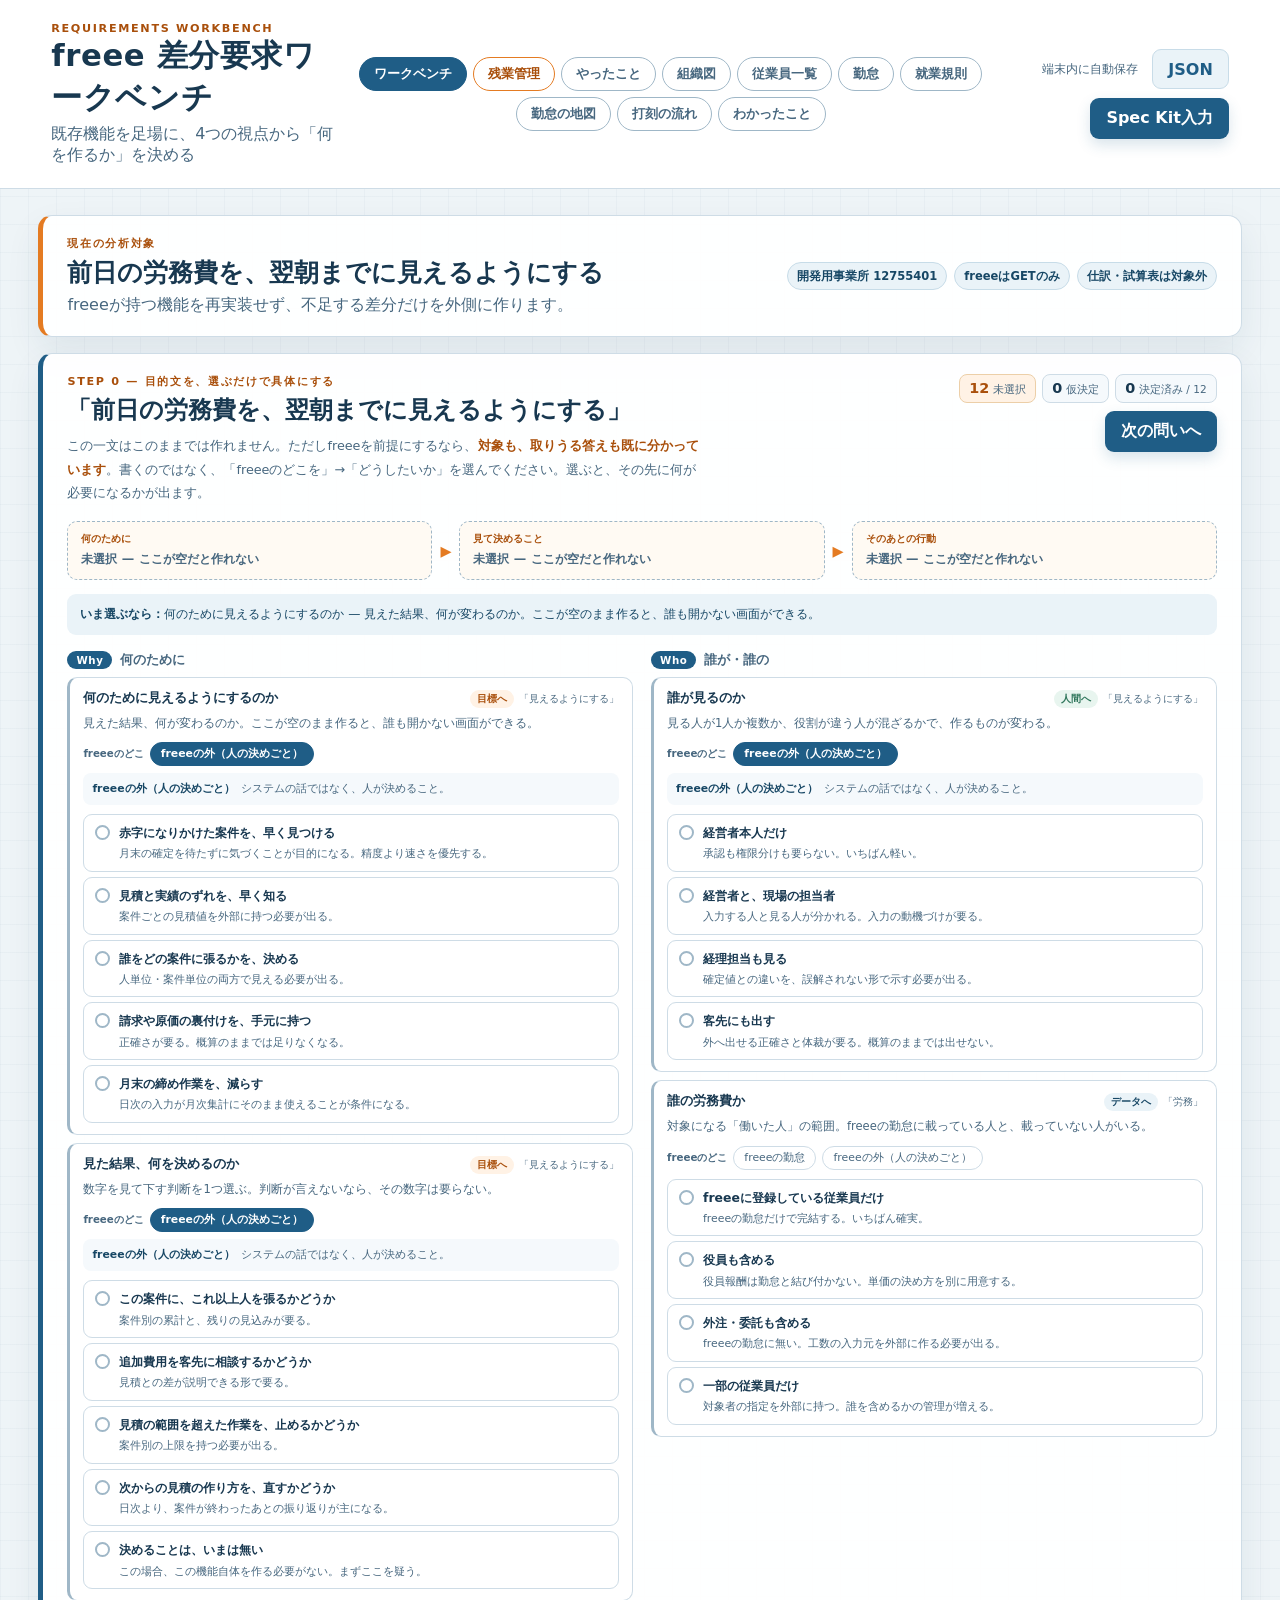
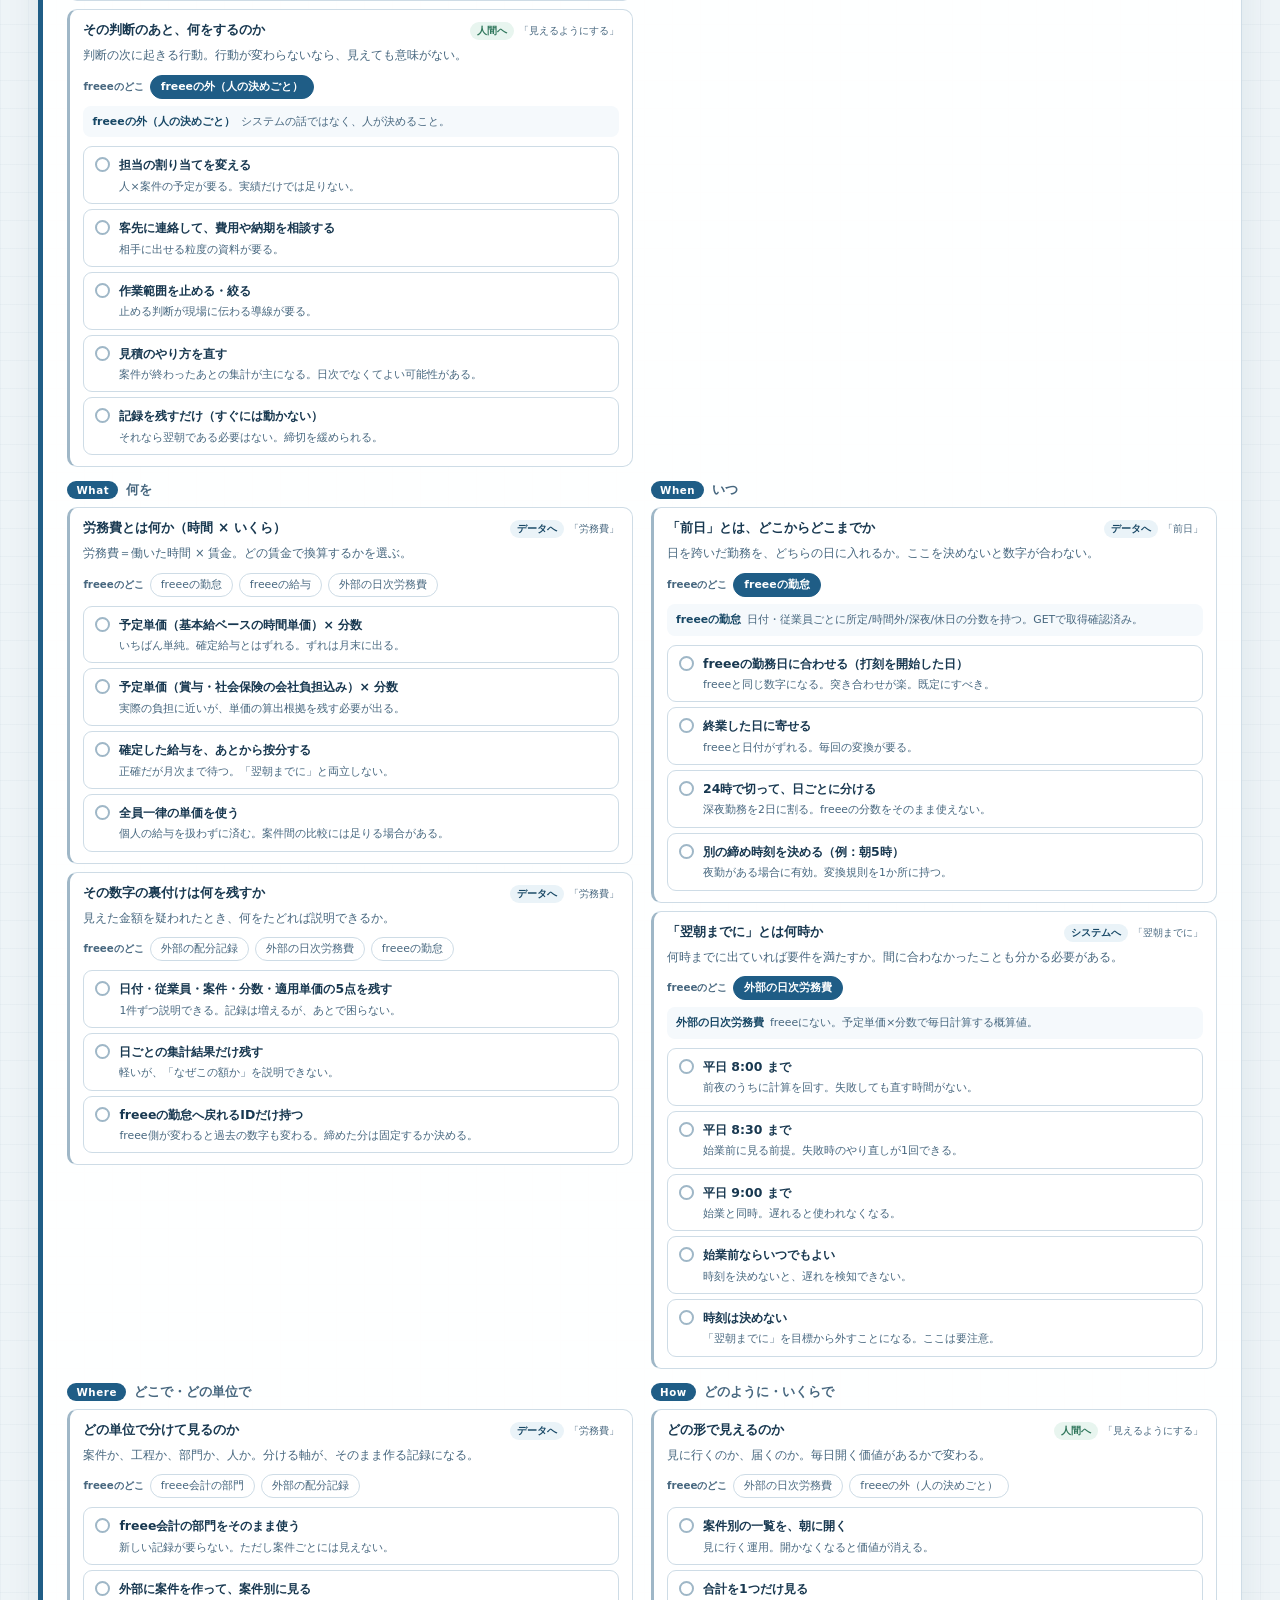
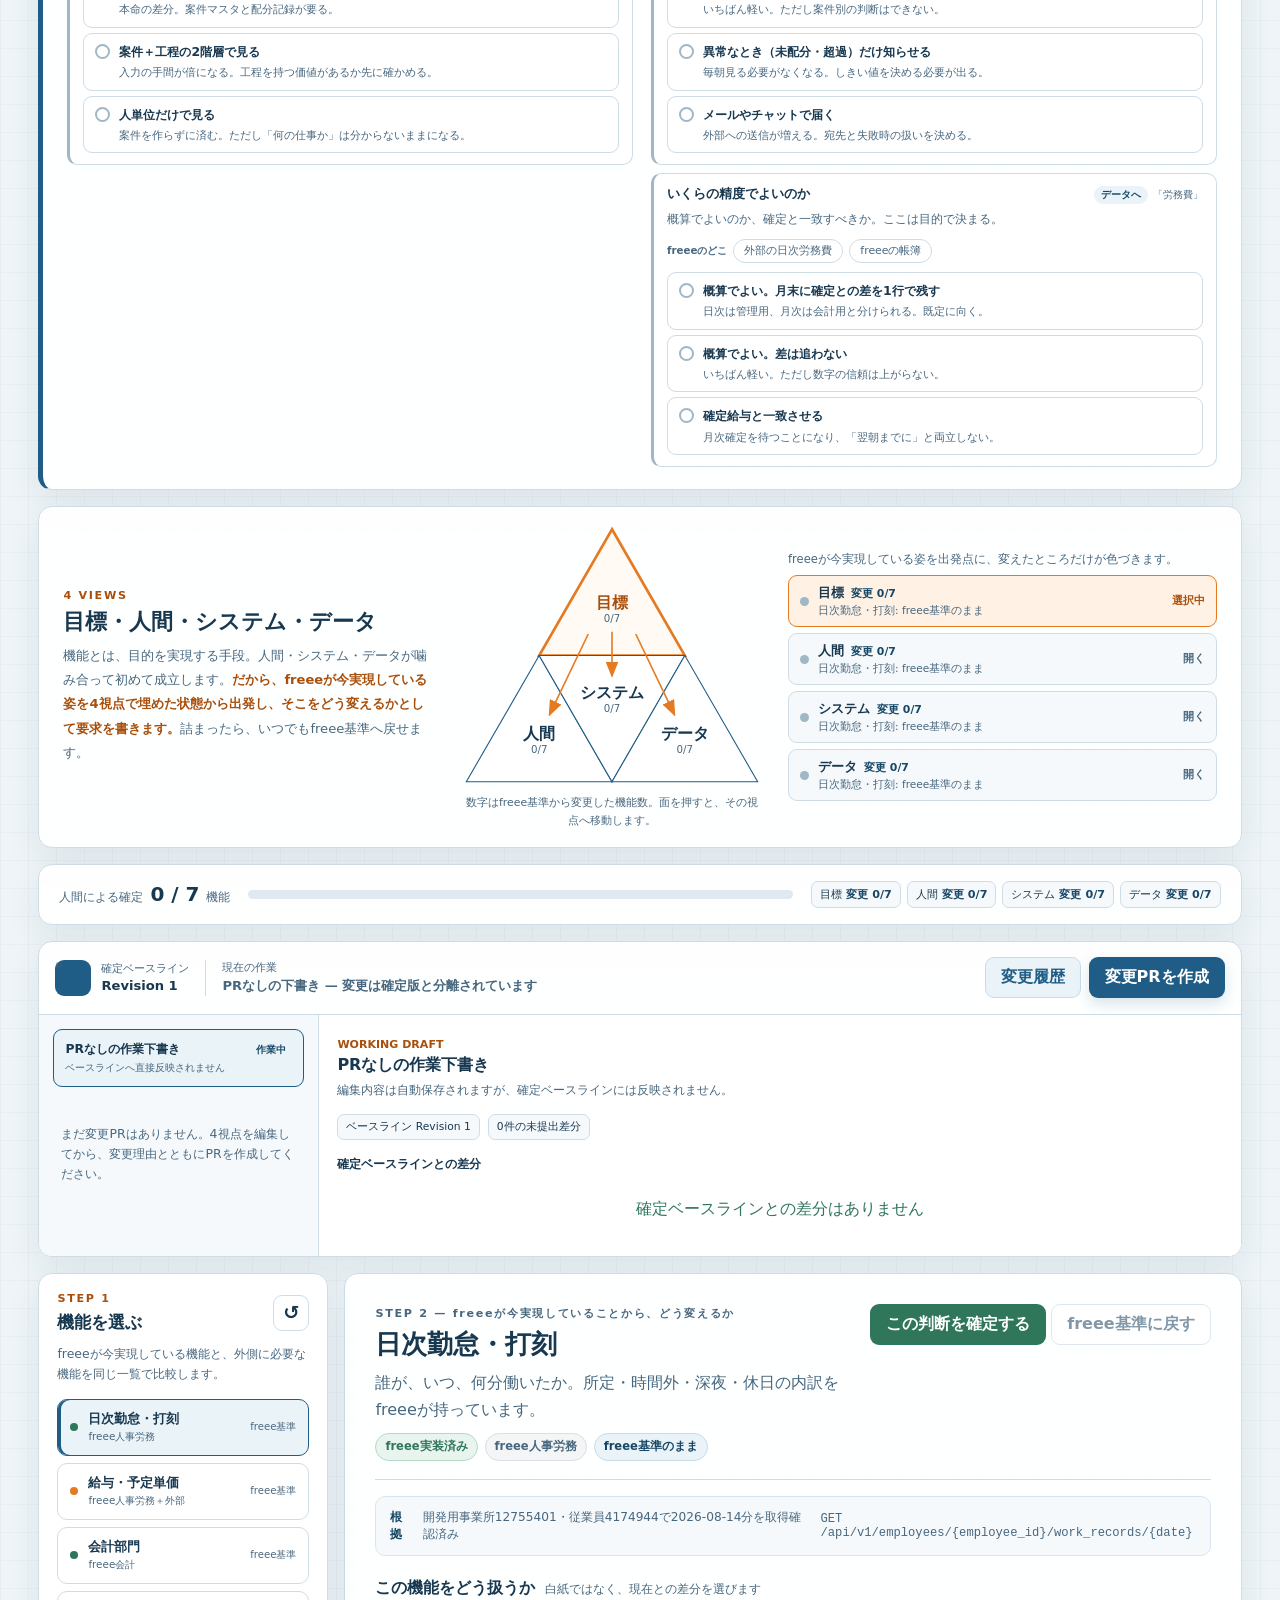
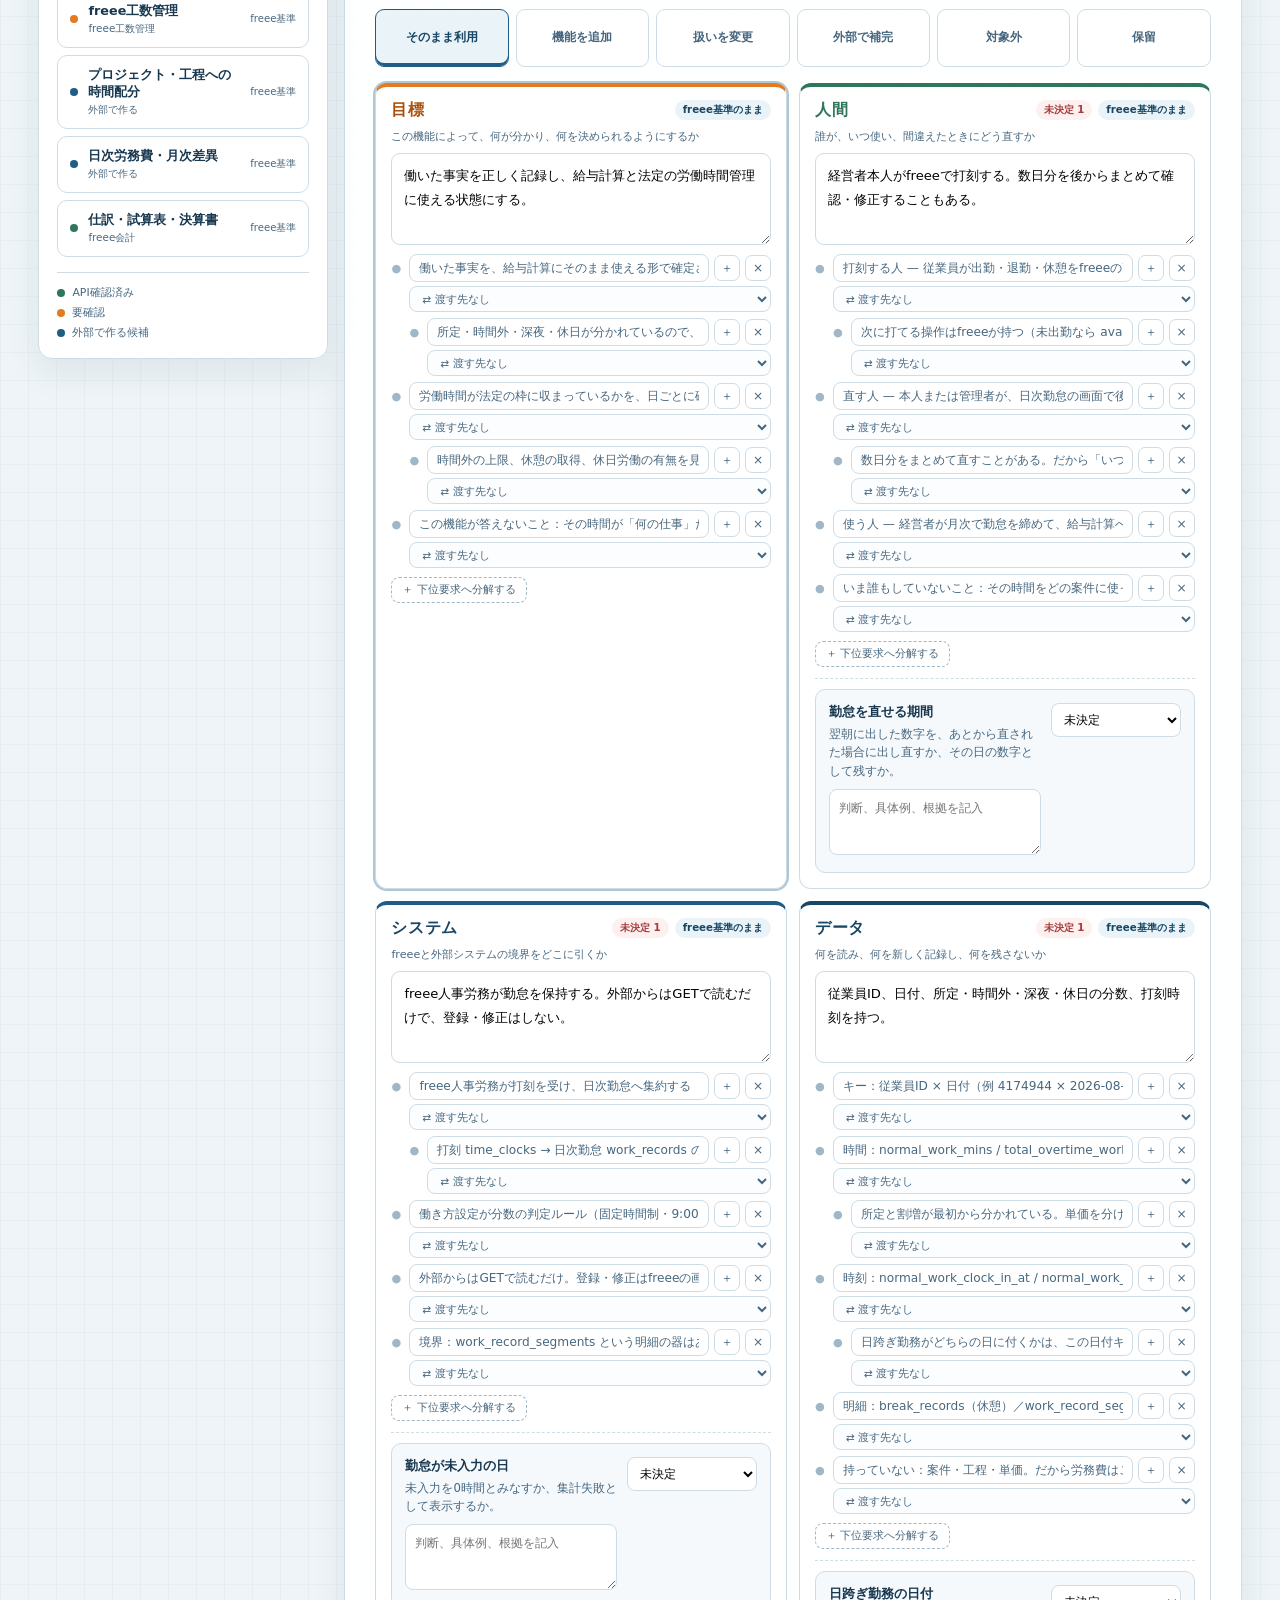
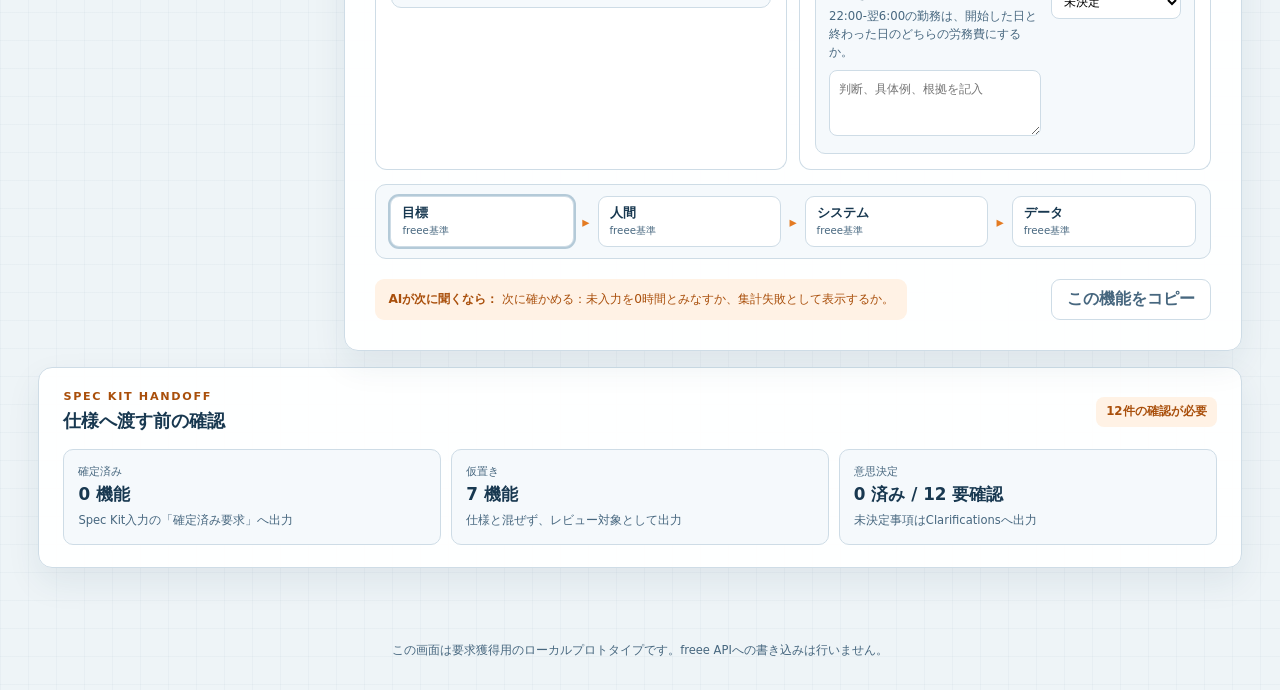
==== commit 69781c41: "残業管理 STEP 1: 所属長ごとの部下一覧（saburoku.html）を追加 - data/saburoku_2026-09.json: freee から読んだ9月の日次勤怠（人事部・経理部・財" ====
--- a/index.html
+++ b/index.html
@@ -5,7 +5,7 @@
   <meta name="viewport" content="width=device-width, initial-scale=1">
   <meta name="description" content="freeeの既存機能を起点に、目標・人間・システム・データの4視点で差分要求を整理するローカルプロトタイプ">
   <title>freee 差分要求ワークベンチ</title>
-  <link rel="stylesheet" href="./styles.css?v=5">
+  <link rel="stylesheet" href="./styles.css?v=6">
   <script src="./app.js?v=5" defer></script>
 </head>
 <body>
@@ -17,6 +17,7 @@
     </div>
     <nav class="page-tabs" id="page-tabs" aria-label="画面の切り替え">
       <button type="button" class="page-tab" data-page="workbench" aria-selected="true">ワークベンチ</button>
+      <button type="button" class="page-tab page-tab-accent" data-page="saburoku" aria-selected="false">残業管理</button>
       <button type="button" class="page-tab" data-page="done" aria-selected="false">やったこと</button>
       <button type="button" class="page-tab" data-page="org" aria-selected="false">組織図</button>
       <button type="button" class="page-tab" data-page="emp" aria-selected="false">従業員一覧</button>
@@ -172,9 +173,15 @@
       main.hidden = review;
       frame.hidden = !review;
       if (review) {
-        const target = './fig_attendance_map.html?v=9#' + page + '&embed';
-        if (!iframe.getAttribute('src')) iframe.setAttribute('src', target);
-        else if (iframe.contentWindow) iframe.contentWindow.location.hash = page + '&embed';
+        if (page === 'saburoku') {
+          /* 残業管理は独立したページ（saburoku.html）。ハブとは別に読む */
+          const target = './saburoku.html?v=1';
+          if (iframe.dataset.doc !== 'saburoku') { iframe.setAttribute('src', target); iframe.dataset.doc = 'saburoku'; }
+        } else {
+          const target = './fig_attendance_map.html?v=9#' + page + '&embed';
+          if (iframe.dataset.doc !== 'hub') { iframe.setAttribute('src', target); iframe.dataset.doc = 'hub'; }
+          else if (iframe.contentWindow) iframe.contentWindow.location.hash = page + '&embed';
+        }
         fitFrame();
       }
       if (pushHash) history.replaceState(null, '', review ? '#' + page : location.pathname);
--- a/styles.css
+++ b/styles.css
@@ -72,6 +72,8 @@
 .page-tab { min-height: 34px; padding: 5px 14px; border: 1px solid var(--line-strong); border-radius: 999px; background: var(--surface); color: var(--ink-soft); font-size: .82rem; font-weight: 700; cursor: pointer; }
 .page-tab:hover { border-color: var(--blue); color: var(--blue); }
 .page-tab[aria-selected="true"] { background: var(--blue); border-color: var(--blue); color: #fff; }
+.page-tab-accent { border-color: var(--orange); color: var(--orange-dark); }
+.page-tab-accent[aria-selected="true"] { background: var(--orange); border-color: var(--orange); color: #fff; }
 .page-tab:focus-visible { outline: 2px solid var(--orange); outline-offset: 2px; }
 .review-frame { width: 100%; padding: 8px clamp(8px, 1.5vw, 20px) 0; }
 .review-frame iframe { display: block; width: 100%; min-height: 480px; border: 1px solid var(--line); border-radius: var(--radius); background: #fff; }
